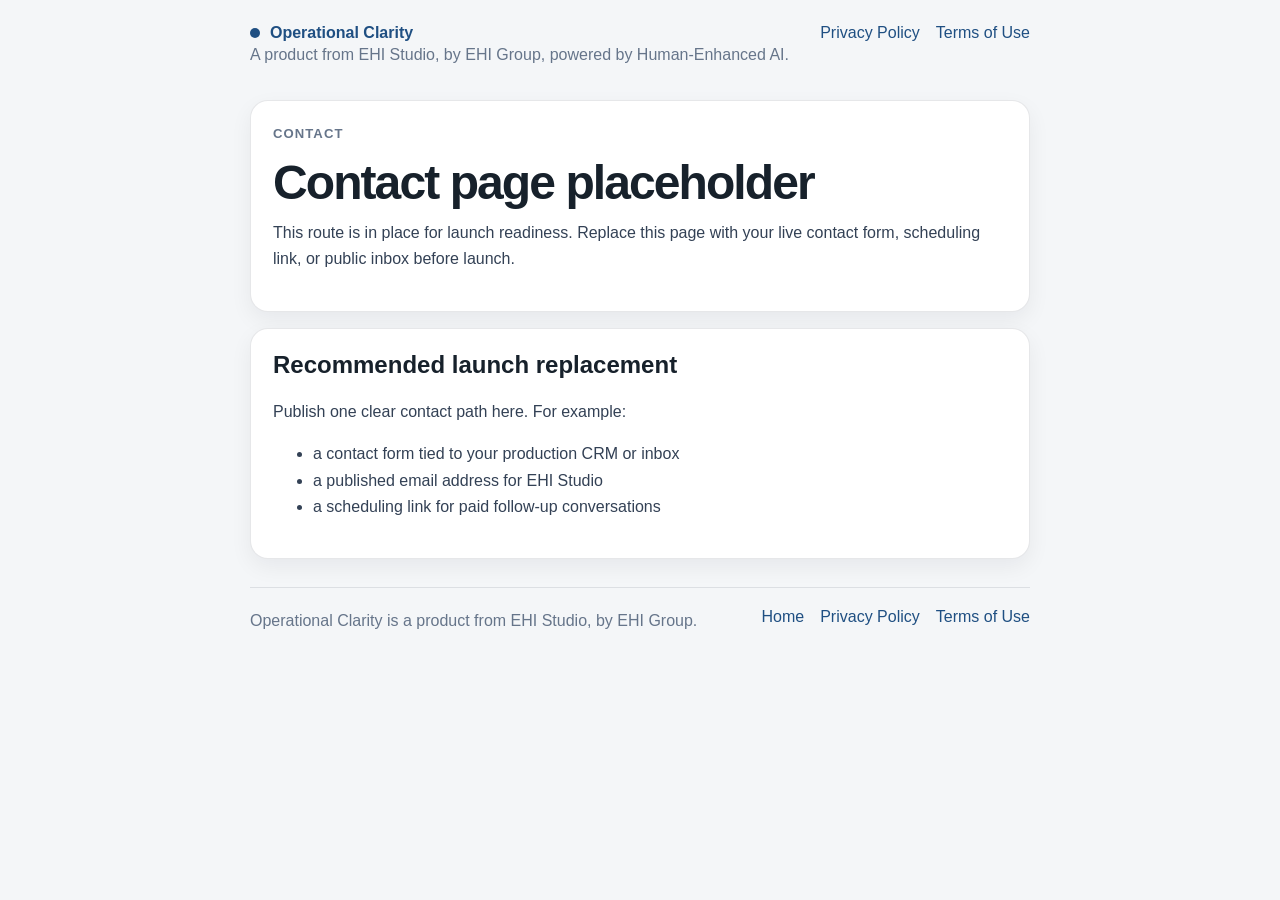
==== contact/index.html @ 56c94e2b "ux: launch polish + legal pages + analytics cleanup" ====
<!DOCTYPE html>
<html lang="en">
<head>
  <meta charset="UTF-8" />
  <meta name="viewport" content="width=device-width, initial-scale=1.0" />
  <title>Contact | Operational Clarity</title>
  <meta name="description" content="Contact page placeholder for Operational Clarity." />
  <style>
:root {
  --bg: #f4f6f8;
  --panel: #ffffff;
  --ink: #17212b;
  --text: #334155;
  --muted: #66758a;
  --line: rgba(15, 23, 42, 0.10);
  --accent: #1f4f82;
  --shadow: 0 8px 22px rgba(15, 23, 42, 0.06);
  --radius: 18px;
  --container: 780px;
  --font: "Inter", "Segoe UI", Roboto, Helvetica, Arial, sans-serif;
}
* { box-sizing: border-box; }
body { margin: 0; min-height: 100vh; background: var(--bg); color: var(--ink); font-family: var(--font); }
a { color: var(--accent); text-decoration: none; }
a:focus-visible { outline: 3px solid rgba(31, 79, 130, 0.22); outline-offset: 2px; }
h1, h2, p, li { margin-top: 0; }
.container { width: min(calc(100% - 2rem), var(--container)); margin: 0 auto; }
.topbar, .footer-row { display: flex; align-items: flex-start; justify-content: space-between; gap: 16px; }
.topbar { padding: 24px 0 16px; }
.footer-row { padding: 20px 0 32px; border-top: 1px solid var(--line); }
.brand { display: inline-flex; align-items: center; gap: 10px; font-weight: 700; }
.brand::before { content: ""; width: 10px; height: 10px; border-radius: 999px; background: var(--accent); }
.brand-meta, .eyebrow, .small-text { color: var(--muted); }
.eyebrow { font-size: 0.82rem; letter-spacing: 0.08em; text-transform: uppercase; font-weight: 700; }
h1 { margin-bottom: 12px; font-size: clamp(2rem, 4vw, 3rem); line-height: 1.04; letter-spacing: -0.04em; }
.hero-copy, p, li { color: var(--text); line-height: 1.65; }
.card { padding: 22px; border: 1px solid var(--line); border-radius: var(--radius); background: var(--panel); box-shadow: var(--shadow); }
.stack { display: grid; gap: 16px; padding-bottom: 28px; }
.footer-links { display: flex; gap: 16px; flex-wrap: wrap; }
@media (max-width: 720px) {
  .topbar, .footer-row { flex-direction: column; }
}
  </style>
</head>
<body>
  <main class="container">
    <header class="topbar">
      <div>
        <a class="brand" href="../index.html">Operational Clarity</a>
        <p class="brand-meta">A product from EHI Studio, by EHI Group, powered by Human-Enhanced AI.</p>
      </div>
      <nav class="footer-links" aria-label="Secondary">
        <a href="../privacy-policy/">Privacy Policy</a>
        <a href="../terms-of-use/">Terms of Use</a>
      </nav>
    </header>

    <section class="stack">
      <div class="card">
        <p class="eyebrow">Contact</p>
        <h1>Contact page placeholder</h1>
        <p class="hero-copy">This route is in place for launch readiness. Replace this page with your live contact form, scheduling link, or public inbox before launch.</p>
      </div>

      <div class="card">
        <h2>Recommended launch replacement</h2>
        <p>Publish one clear contact path here. For example:</p>
        <ul>
          <li>a contact form tied to your production CRM or inbox</li>
          <li>a published email address for EHI Studio</li>
          <li>a scheduling link for paid follow-up conversations</li>
        </ul>
      </div>
    </section>

    <footer class="footer-row">
      <div>
        <p class="small-text">Operational Clarity is a product from EHI Studio, by EHI Group.</p>
      </div>
      <nav class="footer-links" aria-label="Footer">
        <a href="../index.html">Home</a>
        <a href="../privacy-policy/">Privacy Policy</a>
        <a href="../terms-of-use/">Terms of Use</a>
      </nav>
    </footer>
  </main>
</body>
</html>
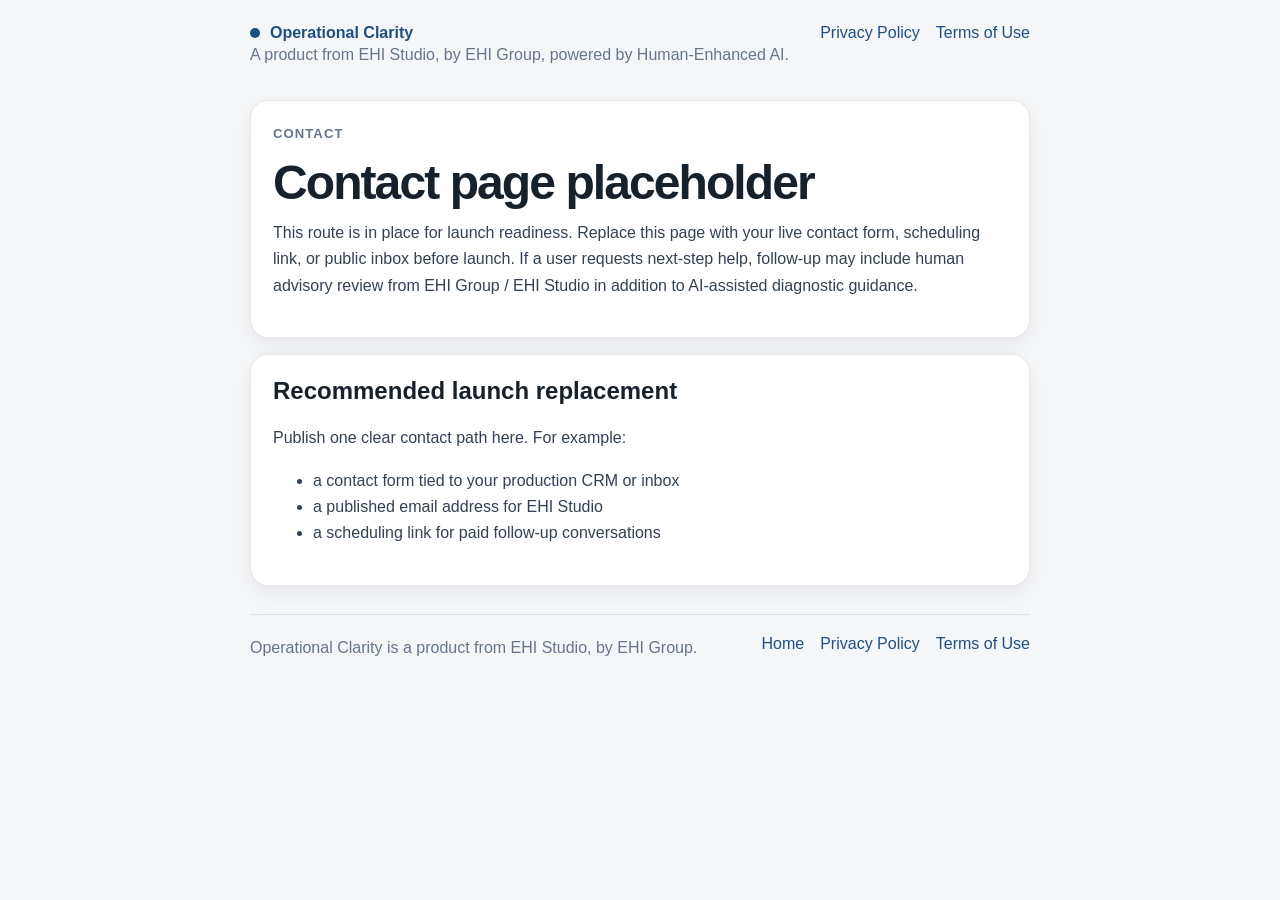
==== commit b8a172ae: "ux: add explicit consent flow and align legal pages" ====
--- a/contact/index.html
+++ b/contact/index.html
@@ -59,7 +59,7 @@
       <div class="card">
         <p class="eyebrow">Contact</p>
         <h1>Contact page placeholder</h1>
-        <p class="hero-copy">This route is in place for launch readiness. Replace this page with your live contact form, scheduling link, or public inbox before launch.</p>
+        <p class="hero-copy">This route is in place for launch readiness. Replace this page with your live contact form, scheduling link, or public inbox before launch. If a user requests next-step help, follow-up may include human advisory review from EHI Group / EHI Studio in addition to AI-assisted diagnostic guidance.</p>
       </div>
 
       <div class="card">
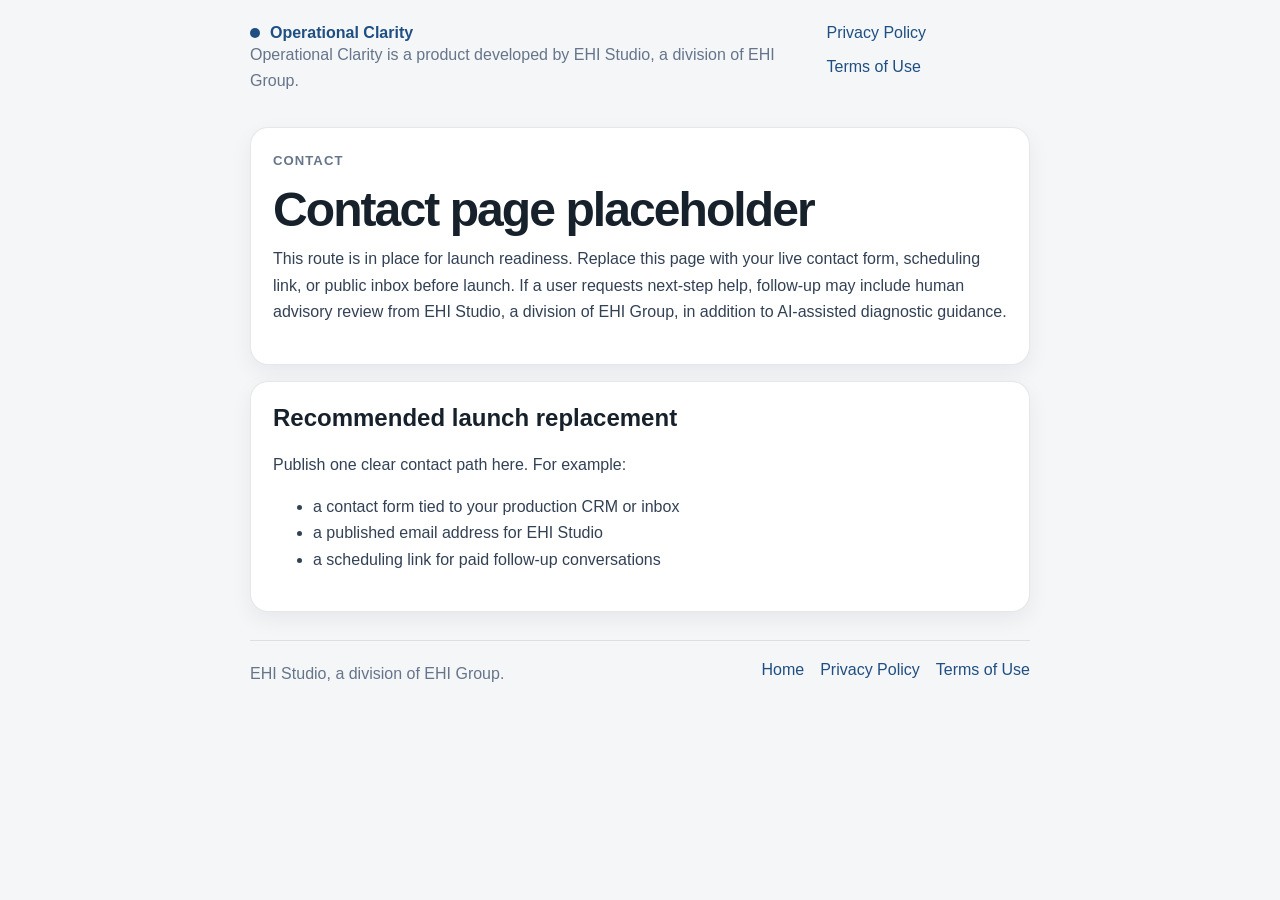
==== commit 2051de26: "copy: simplify brand architecture language" ====
--- a/contact/index.html
+++ b/contact/index.html
@@ -47,7 +47,7 @@
     <header class="topbar">
       <div>
         <a class="brand" href="../index.html">Operational Clarity</a>
-        <p class="brand-meta">A product from EHI Studio, by EHI Group, powered by Human-Enhanced AI.</p>
+        <p class="brand-meta">Operational Clarity is a product developed by EHI Studio, a division of EHI Group.</p>
       </div>
       <nav class="footer-links" aria-label="Secondary">
         <a href="../privacy-policy/">Privacy Policy</a>
@@ -59,7 +59,7 @@
       <div class="card">
         <p class="eyebrow">Contact</p>
         <h1>Contact page placeholder</h1>
-        <p class="hero-copy">This route is in place for launch readiness. Replace this page with your live contact form, scheduling link, or public inbox before launch. If a user requests next-step help, follow-up may include human advisory review from EHI Group / EHI Studio in addition to AI-assisted diagnostic guidance.</p>
+        <p class="hero-copy">This route is in place for launch readiness. Replace this page with your live contact form, scheduling link, or public inbox before launch. If a user requests next-step help, follow-up may include human advisory review from EHI Studio, a division of EHI Group, in addition to AI-assisted diagnostic guidance.</p>
       </div>
 
       <div class="card">
@@ -75,7 +75,7 @@
 
     <footer class="footer-row">
       <div>
-        <p class="small-text">Operational Clarity is a product from EHI Studio, by EHI Group.</p>
+        <p class="small-text">EHI Studio, a division of EHI Group.</p>
       </div>
       <nav class="footer-links" aria-label="Footer">
         <a href="../index.html">Home</a>
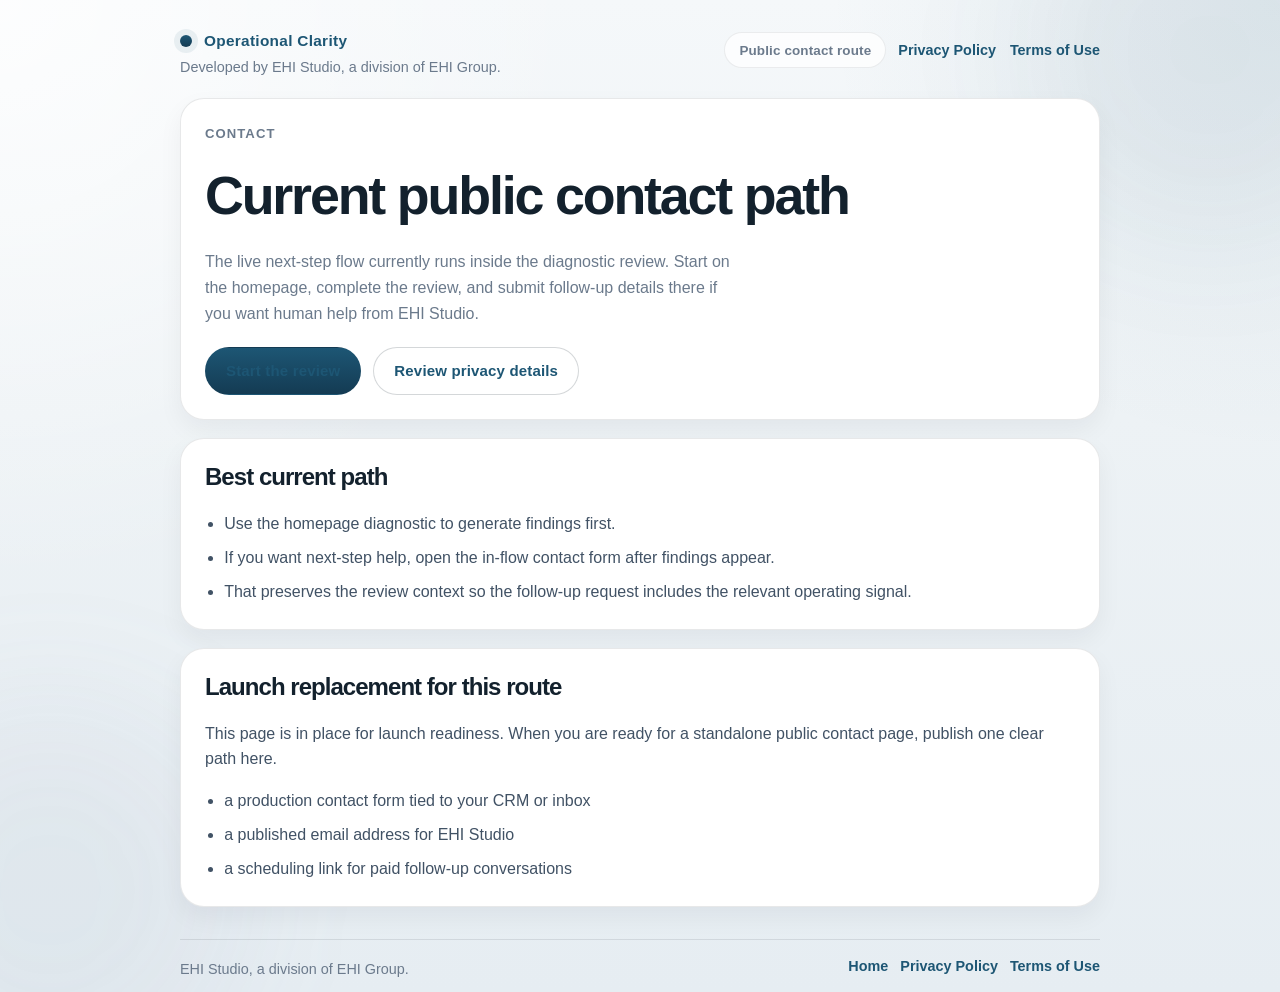
==== commit fe04166e: "Polish supporting Operational Clarity pages" ====
--- a/contact/index.html
+++ b/contact/index.html
@@ -4,69 +4,50 @@
   <meta charset="UTF-8" />
   <meta name="viewport" content="width=device-width, initial-scale=1.0" />
   <title>Contact | Operational Clarity</title>
-  <meta name="description" content="Contact page placeholder for Operational Clarity." />
-  <style>
-:root {
-  --bg: #f4f6f8;
-  --panel: #ffffff;
-  --ink: #17212b;
-  --text: #334155;
-  --muted: #66758a;
-  --line: rgba(15, 23, 42, 0.10);
-  --accent: #1f4f82;
-  --shadow: 0 8px 22px rgba(15, 23, 42, 0.06);
-  --radius: 18px;
-  --container: 780px;
-  --font: "Inter", "Segoe UI", Roboto, Helvetica, Arial, sans-serif;
-}
-* { box-sizing: border-box; }
-body { margin: 0; min-height: 100vh; background: var(--bg); color: var(--ink); font-family: var(--font); }
-a { color: var(--accent); text-decoration: none; }
-a:focus-visible { outline: 3px solid rgba(31, 79, 130, 0.22); outline-offset: 2px; }
-h1, h2, p, li { margin-top: 0; }
-.container { width: min(calc(100% - 2rem), var(--container)); margin: 0 auto; }
-.topbar, .footer-row { display: flex; align-items: flex-start; justify-content: space-between; gap: 16px; }
-.topbar { padding: 24px 0 16px; }
-.footer-row { padding: 20px 0 32px; border-top: 1px solid var(--line); }
-.brand { display: inline-flex; align-items: center; gap: 10px; font-weight: 700; }
-.brand::before { content: ""; width: 10px; height: 10px; border-radius: 999px; background: var(--accent); }
-.brand-meta, .eyebrow, .small-text { color: var(--muted); }
-.eyebrow { font-size: 0.82rem; letter-spacing: 0.08em; text-transform: uppercase; font-weight: 700; }
-h1 { margin-bottom: 12px; font-size: clamp(2rem, 4vw, 3rem); line-height: 1.04; letter-spacing: -0.04em; }
-.hero-copy, p, li { color: var(--text); line-height: 1.65; }
-.card { padding: 22px; border: 1px solid var(--line); border-radius: var(--radius); background: var(--panel); box-shadow: var(--shadow); }
-.stack { display: grid; gap: 16px; padding-bottom: 28px; }
-.footer-links { display: flex; gap: 16px; flex-wrap: wrap; }
-@media (max-width: 720px) {
-  .topbar, .footer-row { flex-direction: column; }
-}
-  </style>
+  <meta name="description" content="Current public contact path for Operational Clarity." />
+  <link rel="stylesheet" href="../site.css" />
 </head>
-<body>
+<body class="subpage-shell">
   <main class="container">
     <header class="topbar">
-      <div>
+      <div class="brand-block">
         <a class="brand" href="../index.html">Operational Clarity</a>
-        <p class="brand-meta">Operational Clarity is a product developed by EHI Studio, a division of EHI Group.</p>
+        <p class="brand-architecture">Developed by EHI Studio, a division of EHI Group.</p>
       </div>
-      <nav class="footer-links" aria-label="Secondary">
-        <a href="../privacy-policy/">Privacy Policy</a>
-        <a href="../terms-of-use/">Terms of Use</a>
-      </nav>
+      <div class="topbar-meta">
+        <span class="topbar-note">Public contact route</span>
+        <nav class="topbar-links" aria-label="Secondary">
+          <a href="../privacy-policy/">Privacy Policy</a>
+          <a href="../terms-of-use/">Terms of Use</a>
+        </nav>
+      </div>
     </header>
 
     <section class="stack">
-      <div class="card">
-        <p class="eyebrow">Contact</p>
-        <h1>Contact page placeholder</h1>
-        <p class="hero-copy">This route is in place for launch readiness. Replace this page with your live contact form, scheduling link, or public inbox before launch. If a user requests next-step help, follow-up may include human advisory review from EHI Studio, a division of EHI Group, in addition to AI-assisted diagnostic guidance.</p>
+      <div class="card subpage-hero">
+        <p class="kicker">Contact</p>
+        <h1>Current public contact path</h1>
+        <p class="hero-copy">The live next-step flow currently runs inside the diagnostic review. Start on the homepage, complete the review, and submit follow-up details there if you want human help from EHI Studio.</p>
+        <div class="hero-actions">
+          <a class="btn btn-primary" href="../index.html">Start the review</a>
+          <a class="btn btn-secondary" href="../privacy-policy/">Review privacy details</a>
+        </div>
       </div>
 
       <div class="card">
-        <h2>Recommended launch replacement</h2>
-        <p>Publish one clear contact path here. For example:</p>
+        <h2>Best current path</h2>
         <ul>
-          <li>a contact form tied to your production CRM or inbox</li>
+          <li>Use the homepage diagnostic to generate findings first.</li>
+          <li>If you want next-step help, open the in-flow contact form after findings appear.</li>
+          <li>That preserves the review context so the follow-up request includes the relevant operating signal.</li>
+        </ul>
+      </div>
+
+      <div class="card">
+        <h2>Launch replacement for this route</h2>
+        <p>This page is in place for launch readiness. When you are ready for a standalone public contact page, publish one clear path here.</p>
+        <ul>
+          <li>a production contact form tied to your CRM or inbox</li>
           <li>a published email address for EHI Studio</li>
           <li>a scheduling link for paid follow-up conversations</li>
         </ul>
--- a/site.css
+++ b/site.css
@@ -0,0 +1,1993 @@
+:root {
+  color-scheme: light;
+  --bg: #edf2f5;
+  --bg-deep: #e6edf2;
+  --surface: rgba(255, 255, 255, 0.92);
+  --surface-strong: #ffffff;
+  --surface-muted: #f6f9fb;
+  --surface-accent: #edf4f8;
+  --ink: #13212d;
+  --text: #415265;
+  --muted: #6b7a8c;
+  --line: rgba(19, 33, 45, 0.1);
+  --line-strong: rgba(19, 33, 45, 0.18);
+  --accent: #1d5674;
+  --accent-strong: #143b53;
+  --accent-soft: rgba(29, 86, 116, 0.08);
+  --success: #2f6b52;
+  --warning: #9c6226;
+  --shadow-sm: 0 10px 24px rgba(12, 23, 34, 0.05);
+  --shadow-lg: 0 24px 60px rgba(12, 23, 34, 0.08);
+  --radius-xl: 24px;
+  --radius-lg: 20px;
+  --radius-md: 16px;
+  --radius-sm: 12px;
+  --container: 1360px;
+  --narrow: 1280px;
+  --font-sans: "Aptos", "Segoe UI Variable", "Segoe UI", sans-serif;
+  --font-display: "Aptos Display", "Aptos", "Segoe UI Variable", "Segoe UI", sans-serif;
+  --font-mono: ui-monospace, "SFMono-Regular", Menlo, Consolas, monospace;
+}
+
+* {
+  box-sizing: border-box;
+}
+
+html {
+  scroll-behavior: smooth;
+}
+
+body,
+input,
+textarea,
+button,
+select {
+  font-family: var(--font-sans);
+}
+
+body {
+  margin: 0;
+  min-height: 100vh;
+  color: var(--ink);
+  background:
+    radial-gradient(circle at top left, rgba(255, 255, 255, 0.78), transparent 36%),
+    radial-gradient(circle at top right, rgba(29, 86, 116, 0.08), transparent 28%),
+    linear-gradient(180deg, #f5f8fa 0%, var(--bg) 42%, var(--bg-deep) 100%);
+  position: relative;
+}
+
+body.is-modal-open {
+  overflow: hidden;
+}
+
+body::before,
+body::after {
+  content: "";
+  position: fixed;
+  inset: auto;
+  width: 380px;
+  height: 380px;
+  border-radius: 999px;
+  pointer-events: none;
+  z-index: 0;
+  filter: blur(72px);
+  opacity: 0.55;
+}
+
+body::before {
+  top: -140px;
+  right: -120px;
+  background: rgba(29, 86, 116, 0.1);
+}
+
+body::after {
+  bottom: -180px;
+  left: -140px;
+  background: rgba(132, 152, 173, 0.14);
+}
+
+main,
+footer {
+  position: relative;
+  z-index: 1;
+}
+
+a {
+  color: inherit;
+  text-decoration: none;
+}
+
+button {
+  cursor: pointer;
+}
+
+h1,
+h2,
+h3,
+p,
+ul,
+ol {
+  margin-top: 0;
+}
+
+p,
+li,
+td,
+th {
+  color: var(--text);
+  line-height: 1.62;
+}
+
+code {
+  font-family: var(--font-mono);
+  font-size: 0.95em;
+}
+
+.container {
+  width: min(calc(100% - 2rem), var(--container));
+  margin: 0 auto;
+}
+
+.narrow {
+  width: min(calc(100% - 2rem), var(--narrow));
+  margin: 0 auto;
+}
+
+.section {
+  padding: 18px 0 48px;
+}
+
+.card {
+  position: relative;
+  overflow: hidden;
+  border: 1px solid var(--line);
+  border-radius: var(--radius-xl);
+  background: var(--surface-strong);
+  box-shadow: var(--shadow-sm);
+}
+
+.card::before {
+  content: "";
+  position: absolute;
+  inset: 0 0 auto;
+  height: 1px;
+  background: linear-gradient(90deg, transparent 0%, rgba(255, 255, 255, 0.72) 50%, transparent 100%);
+}
+
+.btn {
+  display: inline-flex;
+  align-items: center;
+  justify-content: center;
+  min-height: 48px;
+  padding: 0 20px;
+  border-radius: 999px;
+  border: 1px solid transparent;
+  font-size: 0.94rem;
+  font-weight: 800;
+  letter-spacing: 0.01em;
+  transition: background 0.18s ease, border-color 0.18s ease, color 0.18s ease, box-shadow 0.18s ease;
+}
+
+.btn:hover {
+  box-shadow: 0 12px 28px rgba(20, 59, 83, 0.08);
+}
+
+.btn-primary {
+  background: linear-gradient(180deg, var(--accent) 0%, var(--accent-strong) 100%);
+  color: #ffffff;
+}
+
+.btn-secondary {
+  border-color: var(--line-strong);
+  background: rgba(255, 255, 255, 0.76);
+  color: var(--accent-strong);
+}
+
+.btn:disabled {
+  border-color: #c7d2df;
+  background: #c7d2df;
+  color: rgba(255, 255, 255, 0.82);
+  cursor: not-allowed;
+  box-shadow: none;
+}
+
+.text-button {
+  padding: 0;
+  border: 0;
+  background: none;
+  color: var(--accent);
+  font-size: 0.92rem;
+  font-weight: 800;
+}
+
+a:focus-visible,
+button:focus-visible,
+textarea:focus-visible,
+input:focus-visible,
+select:focus-visible,
+.text-button:focus-visible {
+  outline: 3px solid rgba(29, 86, 116, 0.18);
+  outline-offset: 2px;
+}
+
+.topbar {
+  display: flex;
+  align-items: flex-start;
+  justify-content: space-between;
+  gap: 20px;
+  padding: 32px 0 20px;
+}
+
+.brand-block {
+  display: grid;
+  gap: 6px;
+}
+
+.brand {
+  display: inline-flex;
+  align-items: center;
+  gap: 12px;
+  font-size: 0.96rem;
+  font-weight: 800;
+  letter-spacing: 0.02em;
+}
+
+.brand::before {
+  content: "";
+  width: 12px;
+  height: 12px;
+  border-radius: 999px;
+  background: linear-gradient(180deg, var(--accent) 0%, var(--accent-strong) 100%);
+  box-shadow: 0 0 0 6px rgba(29, 86, 116, 0.08);
+}
+
+.brand-architecture,
+.small-text,
+.brand-meta {
+  margin: 0;
+  color: var(--muted);
+  font-size: 0.9rem;
+  line-height: 1.55;
+}
+
+.topbar-meta,
+.footer-links {
+  display: flex;
+  align-items: center;
+  gap: 12px;
+  flex-wrap: wrap;
+}
+
+.topbar-links {
+  display: flex;
+  align-items: center;
+  gap: 14px;
+  flex-wrap: wrap;
+}
+
+.topbar-links a,
+.footer-links a {
+  color: var(--muted);
+  font-size: 0.9rem;
+  font-weight: 700;
+}
+
+.topbar-note,
+.badge,
+.hero-chip,
+.pill {
+  display: inline-flex;
+  align-items: center;
+  justify-content: center;
+  min-height: 36px;
+  padding: 0 14px;
+  border: 1px solid rgba(19, 33, 45, 0.08);
+  border-radius: 999px;
+  background: rgba(255, 255, 255, 0.74);
+  color: var(--muted);
+  font-size: 0.84rem;
+  font-weight: 700;
+  letter-spacing: 0.01em;
+}
+
+.kicker,
+.muted-label,
+.signal-label,
+.filter-label,
+.field label {
+  color: var(--muted);
+  font-size: 0.82rem;
+  font-weight: 800;
+  letter-spacing: 0.08em;
+  text-transform: uppercase;
+}
+
+.kicker {
+  margin-bottom: 12px;
+}
+
+h1,
+h2,
+h3 {
+  color: var(--ink);
+  letter-spacing: -0.04em;
+}
+
+h1 {
+  margin-bottom: 16px;
+  font-family: var(--font-display);
+  font-size: clamp(2.8rem, 5vw, 4.8rem);
+  line-height: 0.96;
+}
+
+.hero-copy,
+.section-copy,
+.header-copy,
+.input-helper,
+.input-warning,
+.consent-helper,
+.panel-copy,
+.filter-summary {
+  margin: 0;
+  color: var(--muted);
+}
+
+.hero-actions,
+.actions {
+  display: flex;
+  align-items: center;
+  gap: 12px;
+  flex-wrap: wrap;
+}
+
+.hero-chips {
+  display: flex;
+  flex-wrap: wrap;
+  gap: 10px;
+}
+
+.notice {
+  margin-top: 14px;
+  padding: 14px 16px;
+  border: 1px solid var(--line);
+  border-radius: var(--radius-md);
+  background: var(--surface-muted);
+  color: var(--muted);
+  font-size: 0.92rem;
+}
+
+.notice.success {
+  border-color: rgba(47, 107, 82, 0.18);
+  background: rgba(47, 107, 82, 0.08);
+  color: var(--success);
+}
+
+.notice.warning {
+  border-color: rgba(156, 98, 38, 0.18);
+  background: rgba(156, 98, 38, 0.09);
+  color: var(--warning);
+}
+
+.footer-row {
+  display: flex;
+  align-items: flex-start;
+  justify-content: space-between;
+  gap: 20px;
+  padding: 18px 0 12px;
+  border-top: 1px solid var(--line);
+}
+
+.footer-meta {
+  display: grid;
+  gap: 6px;
+}
+
+.footer-meta p:first-child {
+  margin: 0;
+  font-weight: 800;
+  color: var(--ink);
+}
+
+.footer-disclaimer {
+  display: flex;
+  justify-content: flex-end;
+  padding: 0 0 32px;
+}
+
+.is-hidden {
+  display: none !important;
+}
+
+.sr-only {
+  position: absolute;
+  width: 1px;
+  height: 1px;
+  padding: 0;
+  margin: -1px;
+  overflow: hidden;
+  clip: rect(0, 0, 0, 0);
+  white-space: nowrap;
+  border: 0;
+}
+
+body.app-shell .hero {
+  padding: 8px 0 24px;
+}
+
+body.app-shell .hero-grid {
+  display: grid;
+  grid-template-columns: minmax(0, 1.15fr) minmax(320px, 0.85fr);
+  gap: 24px;
+  align-items: stretch;
+}
+
+body.app-shell .hero-copy-block {
+  display: grid;
+  align-content: center;
+  gap: 10px;
+  padding: 18px 0 12px;
+}
+
+body.app-shell .hero-copy {
+  max-width: 58ch;
+  font-size: 1.05rem;
+}
+
+body.app-shell .hero-actions {
+  margin-top: 18px;
+}
+
+body.app-shell .hero-chips {
+  margin-top: 8px;
+}
+
+body.app-shell .hero-panel {
+  display: grid;
+  gap: 20px;
+  padding: 24px;
+  background: linear-gradient(180deg, rgba(246, 250, 252, 0.98) 0%, #ffffff 100%);
+}
+
+body.app-shell .hero-panel-head {
+  display: flex;
+  align-items: baseline;
+  justify-content: space-between;
+  gap: 12px;
+}
+
+body.app-shell .hero-step-list {
+  display: grid;
+  gap: 14px;
+}
+
+body.app-shell .hero-step {
+  display: grid;
+  grid-template-columns: 42px 1fr;
+  gap: 14px;
+  align-items: start;
+}
+
+body.app-shell .hero-step-number {
+  display: inline-flex;
+  align-items: center;
+  justify-content: center;
+  width: 42px;
+  height: 42px;
+  border-radius: 14px;
+  background: var(--accent-soft);
+  color: var(--accent-strong);
+  font-size: 0.9rem;
+  font-weight: 800;
+}
+
+body.app-shell .hero-step strong {
+  display: block;
+  margin-bottom: 4px;
+  color: var(--ink);
+  font-size: 0.96rem;
+}
+
+body.app-shell .hero-step p {
+  margin: 0;
+  color: var(--muted);
+  font-size: 0.9rem;
+}
+
+body.app-shell .hero-proof-grid {
+  display: grid;
+  grid-template-columns: repeat(2, minmax(0, 1fr));
+  gap: 12px;
+}
+
+body.app-shell .hero-proof {
+  padding: 14px;
+  border: 1px solid var(--line);
+  border-radius: 18px;
+  background: var(--surface-muted);
+}
+
+body.app-shell .hero-proof strong {
+  display: block;
+  margin-bottom: 6px;
+  color: var(--ink);
+  font-size: 0.9rem;
+}
+
+body.app-shell .hero-proof span {
+  color: var(--muted);
+  font-size: 0.88rem;
+  line-height: 1.5;
+}
+
+body.app-shell .review-shell {
+  display: grid;
+  grid-template-columns: minmax(0, 1.22fr) minmax(320px, 0.78fr);
+  gap: 24px;
+  align-items: start;
+}
+
+body.app-shell .chat-card,
+body.app-shell .dashboard-card,
+body.app-shell .finding-card,
+body.app-shell .contact-card {
+  padding: 24px;
+}
+
+body.app-shell .chat-card {
+  background: linear-gradient(180deg, #ffffff 0%, #fbfcfd 100%);
+}
+
+body.app-shell .dashboard-card {
+  position: sticky;
+  top: 24px;
+  background: linear-gradient(180deg, #f8fbfd 0%, #ffffff 100%);
+}
+
+body.app-shell .chat-header,
+body.app-shell .dashboard-header {
+  display: flex;
+  align-items: flex-start;
+  justify-content: space-between;
+  gap: 16px;
+  margin-bottom: 16px;
+}
+
+body.app-shell .chat-header h2,
+body.app-shell .dashboard-header h2,
+body.app-shell .findings-head h2,
+body.app-shell .contact-card h2 {
+  margin-bottom: 8px;
+  font-family: var(--font-display);
+  font-size: clamp(1.85rem, 2.8vw, 2.6rem);
+  line-height: 1.02;
+}
+
+body.app-shell .header-copy {
+  max-width: 52ch;
+}
+
+body.app-shell .chat-badges {
+  display: flex;
+  flex-wrap: wrap;
+  gap: 8px;
+  justify-content: flex-end;
+}
+
+body.app-shell .badge {
+  color: var(--ink);
+}
+
+body.app-shell .badge[data-stage="discover"] {
+  background: rgba(255, 255, 255, 0.72);
+  color: var(--muted);
+}
+
+body.app-shell .badge[data-stage="analyze"] {
+  border-color: rgba(29, 86, 116, 0.16);
+  background: rgba(29, 86, 116, 0.08);
+  color: var(--accent-strong);
+}
+
+body.app-shell .badge[data-stage="ready"] {
+  border-color: rgba(47, 107, 82, 0.18);
+  background: rgba(47, 107, 82, 0.1);
+  color: var(--success);
+}
+
+body.app-shell .chat-empty-state {
+  margin-bottom: 16px;
+  padding: 18px;
+  border: 1px dashed rgba(29, 86, 116, 0.2);
+  border-radius: var(--radius-lg);
+  background: linear-gradient(180deg, rgba(237, 244, 248, 0.72) 0%, rgba(255, 255, 255, 0.9) 100%);
+}
+
+body.app-shell .empty-state-head {
+  display: grid;
+  gap: 4px;
+}
+
+body.app-shell .empty-state-title {
+  margin: 0;
+  color: var(--ink);
+  font-size: 1rem;
+  font-weight: 800;
+}
+
+body.app-shell .empty-state-copy {
+  margin: 0;
+  color: var(--muted);
+  font-size: 0.92rem;
+}
+
+body.app-shell .empty-state-list {
+  display: grid;
+  grid-template-columns: repeat(3, minmax(0, 1fr));
+  gap: 10px;
+  margin-top: 14px;
+}
+
+body.app-shell .empty-state-item {
+  padding: 12px;
+  border: 1px solid rgba(19, 33, 45, 0.08);
+  border-radius: 16px;
+  background: rgba(255, 255, 255, 0.88);
+}
+
+body.app-shell .empty-state-item strong {
+  display: block;
+  margin-bottom: 6px;
+  color: var(--ink);
+  font-size: 0.9rem;
+}
+
+body.app-shell .empty-state-item span {
+  color: var(--muted);
+  font-size: 0.86rem;
+  line-height: 1.5;
+}
+
+body.app-shell .message-list {
+  display: grid;
+  gap: 12px;
+  min-height: 260px;
+  max-height: 560px;
+  overflow: auto;
+  padding: 4px 4px 8px;
+  margin-bottom: 16px;
+}
+
+body.app-shell .message-list.is-empty {
+  display: none;
+  min-height: 0;
+  margin-bottom: 0;
+  padding-bottom: 0;
+}
+
+body.app-shell .message-list::-webkit-scrollbar {
+  width: 10px;
+}
+
+body.app-shell .message-list::-webkit-scrollbar-thumb {
+  background: rgba(29, 86, 116, 0.15);
+  border-radius: 999px;
+}
+
+body.app-shell .message {
+  max-width: 88%;
+  padding: 16px 18px;
+  border: 1px solid var(--line);
+  border-radius: 18px;
+  background: var(--surface-muted);
+  box-shadow: 0 8px 18px rgba(12, 23, 34, 0.04);
+}
+
+body.app-shell .message.user {
+  margin-left: auto;
+  background: linear-gradient(180deg, #edf4f8 0%, #e7eff6 100%);
+  border-color: rgba(29, 86, 116, 0.12);
+  color: var(--ink);
+}
+
+body.app-shell .message.assistant {
+  width: 100%;
+  max-width: 100%;
+  background: linear-gradient(180deg, #ffffff 0%, #fbfcfd 100%);
+}
+
+body.app-shell .message.assistant .assistant-label {
+  margin: 0 0 6px;
+  color: var(--ink);
+  font-weight: 800;
+}
+
+body.app-shell .message.assistant .assistant-paragraph {
+  margin: 0 0 10px;
+}
+
+body.app-shell .message.assistant .assistant-paragraph:last-child {
+  margin-bottom: 0;
+}
+
+body.app-shell .message.assistant .assistant-list {
+  display: grid;
+  gap: 8px;
+  margin: 0 0 12px;
+  padding: 0;
+  list-style: none;
+}
+
+body.app-shell .message.assistant .assistant-list:last-child {
+  margin-bottom: 0;
+}
+
+body.app-shell .message.assistant .assistant-list li {
+  position: relative;
+  padding-left: 18px;
+}
+
+body.app-shell .message.assistant .assistant-list li::before {
+  content: "";
+  position: absolute;
+  top: 0.72em;
+  left: 0;
+  width: 7px;
+  height: 7px;
+  border-radius: 999px;
+  background: var(--accent);
+}
+
+body.app-shell .typing-row {
+  display: inline-flex;
+  align-items: center;
+  gap: 10px;
+  margin-bottom: 14px;
+  padding: 10px 14px;
+  border: 1px solid var(--line);
+  border-radius: 999px;
+  background: var(--surface-muted);
+  color: var(--muted);
+  font-size: 0.9rem;
+}
+
+body.app-shell .typing-dot {
+  width: 8px;
+  height: 8px;
+  border-radius: 999px;
+  background: var(--accent);
+  animation: typing-pulse 1.1s infinite ease-in-out;
+}
+
+body.app-shell .typing-dot:nth-child(2) {
+  animation-delay: 0.15s;
+}
+
+body.app-shell .typing-dot:nth-child(3) {
+  animation-delay: 0.3s;
+}
+
+@keyframes typing-pulse {
+  0%,
+  100% {
+    opacity: 0.25;
+    transform: translateY(0);
+  }
+  50% {
+    opacity: 1;
+    transform: translateY(-3px);
+  }
+}
+
+body.app-shell .chat-form-head {
+  display: grid;
+  gap: 8px;
+  margin-bottom: 14px;
+}
+
+body.app-shell .input-label {
+  color: var(--ink);
+  font-size: 1rem;
+  font-weight: 800;
+}
+
+body.app-shell .input-helper {
+  font-size: 0.94rem;
+}
+
+body.app-shell .input-warning {
+  font-size: 0.84rem;
+}
+
+body.app-shell .trust-card,
+body.app-shell .trust-compact {
+  display: grid;
+  gap: 12px;
+  border: 1px solid rgba(29, 86, 116, 0.14);
+  border-radius: var(--radius-lg);
+}
+
+body.app-shell .trust-card {
+  padding: 18px;
+  background: linear-gradient(180deg, rgba(247, 250, 252, 0.92) 0%, rgba(255, 255, 255, 0.96) 100%);
+}
+
+body.app-shell .trust-compact {
+  padding: 12px 14px;
+  background: var(--surface-muted);
+}
+
+body.app-shell .trust-compact-row,
+body.app-shell .trust-head {
+  display: flex;
+  align-items: baseline;
+  justify-content: space-between;
+  gap: 12px;
+}
+
+body.app-shell .trust-caption {
+  margin: 0;
+  color: var(--muted);
+  font-size: 0.82rem;
+}
+
+body.app-shell .trust-list {
+  display: grid;
+  gap: 10px;
+}
+
+body.app-shell .trust-item {
+  display: grid;
+  grid-template-columns: 8px 1fr;
+  gap: 12px;
+  align-items: start;
+}
+
+body.app-shell .trust-item::before {
+  content: "";
+  width: 8px;
+  height: 8px;
+  margin-top: 8px;
+  border-radius: 999px;
+  background: linear-gradient(180deg, var(--accent) 0%, var(--accent-strong) 100%);
+}
+
+body.app-shell .trust-item p,
+body.app-shell .trust-meta-list p,
+body.app-shell .trust-compact-details p {
+  margin: 0;
+  color: var(--muted);
+  font-size: 0.88rem;
+}
+
+body.app-shell .trust-meta,
+body.app-shell .trust-compact-details {
+  display: grid;
+  gap: 8px;
+  padding-top: 12px;
+  border-top: 1px solid rgba(19, 33, 45, 0.08);
+}
+
+body.app-shell .consent-row {
+  display: flex;
+  align-items: flex-start;
+  gap: 12px;
+}
+
+body.app-shell .consent-surface {
+  padding: 12px 14px;
+  border: 1px solid rgba(29, 86, 116, 0.12);
+  border-radius: 16px;
+  background: #ffffff;
+}
+
+body.app-shell .consent-row input[type="checkbox"] {
+  flex: 0 0 auto;
+  width: 18px;
+  height: 18px;
+  margin-top: 3px;
+  accent-color: var(--accent);
+}
+
+body.app-shell .consent-copy {
+  display: grid;
+  gap: 6px;
+}
+
+body.app-shell .consent-label {
+  color: var(--ink);
+  font-size: 0.92rem;
+  line-height: 1.55;
+}
+
+body.app-shell .consent-label a,
+body.subpage-shell a,
+body.internal-shell a {
+  color: var(--accent);
+}
+
+body.app-shell .input-shell {
+  border: 1px solid var(--line-strong);
+  border-radius: 20px;
+  background: #ffffff;
+  padding: 16px;
+}
+
+body.app-shell .input-shell:focus-within {
+  border-color: rgba(29, 86, 116, 0.28);
+  box-shadow: 0 0 0 4px rgba(29, 86, 116, 0.08);
+}
+
+body.app-shell .chat-form textarea,
+body.app-shell .field input,
+body.app-shell .field textarea,
+body.internal-shell .filter-select {
+  font: inherit;
+}
+
+body.app-shell .chat-form textarea,
+body.app-shell .field input,
+body.app-shell .field textarea {
+  width: 100%;
+  border: 0;
+  background: transparent;
+  color: var(--ink);
+  padding: 0;
+  resize: vertical;
+}
+
+body.app-shell .chat-form textarea {
+  min-height: 108px;
+  font-size: 0.98rem;
+  line-height: 1.58;
+}
+
+body.app-shell .chat-form textarea::placeholder,
+body.app-shell .field input::placeholder,
+body.app-shell .field textarea::placeholder {
+  color: #7b8794;
+}
+
+body.app-shell .chat-form textarea:focus,
+body.app-shell .field input:focus,
+body.app-shell .field textarea:focus {
+  outline: none;
+}
+
+body.app-shell .input-footer,
+body.app-shell .chat-actions,
+body.app-shell .contact-actions {
+  display: flex;
+  align-items: center;
+  justify-content: space-between;
+  gap: 14px;
+  flex-wrap: wrap;
+}
+
+body.app-shell .input-footer {
+  margin-top: 14px;
+}
+
+body.app-shell .prompt-chips {
+  display: flex;
+  flex-wrap: wrap;
+  gap: 8px;
+  margin-top: 6px;
+}
+
+body.app-shell .prompt-chip {
+  min-height: 36px;
+  padding: 0 14px;
+  border: 1px solid var(--line);
+  border-radius: 999px;
+  background: var(--surface-muted);
+  color: var(--ink);
+  font-size: 0.88rem;
+  font-weight: 600;
+}
+
+body.app-shell .prompt-chip:hover {
+  border-color: rgba(29, 86, 116, 0.18);
+  background: #ffffff;
+}
+
+body.app-shell .dashboard-grid {
+  display: grid;
+  gap: 14px;
+  grid-template-columns: 1fr;
+}
+
+body.app-shell .panel {
+  border: 1px solid var(--line);
+  border-radius: 18px;
+  background: #ffffff;
+  padding: 18px;
+}
+
+body.app-shell .panel-wide {
+  grid-column: span 1;
+  background: linear-gradient(180deg, #eff4f8 0%, #ffffff 100%);
+}
+
+body.app-shell .panel h3 {
+  margin-bottom: 8px;
+  color: var(--ink);
+  font-size: 1rem;
+}
+
+body.app-shell .panel-value {
+  color: var(--ink);
+  font-size: 1.05rem;
+  font-weight: 700;
+  line-height: 1.5;
+}
+
+body.app-shell .meter-head,
+body.app-shell .status-line {
+  display: flex;
+  align-items: center;
+  justify-content: space-between;
+  gap: 12px;
+}
+
+body.app-shell .metric-value {
+  color: var(--ink);
+  font-size: 1rem;
+  font-weight: 800;
+}
+
+body.app-shell .meter-track {
+  width: 100%;
+  height: 12px;
+  margin: 14px 0 12px;
+  overflow: hidden;
+  border: 1px solid rgba(19, 33, 45, 0.08);
+  border-radius: 999px;
+  background: rgba(19, 33, 45, 0.06);
+}
+
+body.app-shell .meter-fill {
+  width: 0%;
+  height: 100%;
+  border-radius: inherit;
+  background: linear-gradient(90deg, var(--accent) 0%, #6f8ea7 100%);
+  transition: width 0.28s ease;
+}
+
+body.app-shell .signal-meta {
+  display: grid;
+  gap: 6px;
+}
+
+body.app-shell .signal-support {
+  margin: 0;
+  color: var(--muted);
+  font-size: 0.86rem;
+}
+
+body.app-shell .status-stack {
+  display: grid;
+  gap: 10px;
+  margin-top: 14px;
+}
+
+body.app-shell .status-line {
+  padding-bottom: 12px;
+  border-bottom: 1px solid var(--line);
+}
+
+body.app-shell .status-line:last-child {
+  padding-bottom: 0;
+  border-bottom: 0;
+}
+
+body.app-shell .internal-panel {
+  background: var(--surface-muted);
+}
+
+body.app-shell .internal-json {
+  margin: 12px 0 0;
+  white-space: pre-wrap;
+  word-break: break-word;
+  color: var(--ink);
+  font-family: var(--font-mono);
+  font-size: 0.82rem;
+  line-height: 1.55;
+}
+
+body.app-shell .findings-head {
+  display: grid;
+  gap: 8px;
+  margin-bottom: 18px;
+}
+
+body.app-shell .findings-grid {
+  display: grid;
+  grid-template-columns: repeat(2, minmax(0, 1fr));
+  gap: 16px;
+}
+
+body.app-shell .finding-card {
+  padding: 24px;
+  background: linear-gradient(180deg, #ffffff 0%, #fbfcfe 100%);
+}
+
+body.app-shell .finding-card.finding-card-primary {
+  grid-column: 1 / -1;
+  background: linear-gradient(180deg, #edf4f8 0%, #f8fbfd 100%);
+  border-color: rgba(29, 86, 116, 0.16);
+  box-shadow: var(--shadow-lg);
+}
+
+body.app-shell .finding-card h3 {
+  margin-bottom: 12px;
+  font-family: var(--font-display);
+  font-size: 1.22rem;
+}
+
+body.app-shell .finding-card ul,
+body.app-shell .finding-card ol {
+  display: grid;
+  gap: 10px;
+  margin: 0;
+  padding: 0;
+  list-style: none;
+}
+
+body.app-shell .finding-card ul li,
+body.app-shell .finding-card ol li {
+  position: relative;
+  color: var(--text);
+}
+
+body.app-shell .finding-card ul li {
+  padding-left: 20px;
+}
+
+body.app-shell .finding-card ul li::before {
+  content: "";
+  position: absolute;
+  top: 0.72em;
+  left: 0;
+  width: 8px;
+  height: 8px;
+  border-radius: 999px;
+  background: var(--accent);
+}
+
+body.app-shell .finding-card ol {
+  counter-reset: finding-step;
+}
+
+body.app-shell .finding-card ol li {
+  padding-left: 38px;
+}
+
+body.app-shell .finding-card ol li::before {
+  counter-increment: finding-step;
+  content: counter(finding-step);
+  position: absolute;
+  left: 0;
+  top: -1px;
+  display: inline-flex;
+  align-items: center;
+  justify-content: center;
+  width: 24px;
+  height: 24px;
+  border-radius: 999px;
+  background: var(--accent-soft);
+  color: var(--accent-strong);
+  font-size: 0.82rem;
+  font-weight: 800;
+}
+
+body.app-shell .finding-note {
+  margin-top: 12px;
+  padding-top: 12px;
+  border-top: 1px solid var(--line);
+  color: var(--muted);
+  font-size: 0.86rem;
+}
+
+body.app-shell .contact-card {
+  background: linear-gradient(180deg, #ffffff 0%, #fbfcfd 100%);
+}
+
+body.app-shell .offer-shell {
+  display: grid;
+  gap: 24px;
+}
+
+body.app-shell .offer-intro {
+  display: grid;
+  gap: 10px;
+  max-width: 64ch;
+}
+
+body.app-shell .offer-grid {
+  display: grid;
+  grid-template-columns: repeat(3, minmax(0, 1fr));
+  gap: 16px;
+}
+
+body.app-shell .offer-card {
+  display: grid;
+  gap: 14px;
+  min-height: 100%;
+  padding: 20px;
+  border: 1px solid var(--line);
+  border-radius: 22px;
+  background: var(--surface-strong);
+}
+
+body.app-shell .offer-card.featured {
+  border-color: rgba(29, 86, 116, 0.18);
+  background: linear-gradient(180deg, #edf4f8 0%, #ffffff 100%);
+}
+
+body.app-shell .offer-top {
+  display: flex;
+  align-items: flex-start;
+  justify-content: space-between;
+  gap: 12px;
+}
+
+body.app-shell .offer-card h3 {
+  margin-bottom: 6px;
+  font-family: var(--font-display);
+  font-size: 1.3rem;
+}
+
+body.app-shell .offer-note {
+  margin: 0;
+  font-size: 0.88rem;
+}
+
+body.app-shell .offer-price {
+  color: var(--accent-strong);
+  font-size: 1.12rem;
+  font-weight: 800;
+  text-align: right;
+}
+
+body.app-shell .offer-list {
+  display: grid;
+  gap: 10px;
+  margin: 0;
+  padding: 0;
+  list-style: none;
+}
+
+body.app-shell .offer-list li {
+  position: relative;
+  padding-left: 18px;
+}
+
+body.app-shell .offer-list li::before {
+  content: "";
+  position: absolute;
+  top: 0.72em;
+  left: 0;
+  width: 7px;
+  height: 7px;
+  border-radius: 999px;
+  background: rgba(29, 86, 116, 0.72);
+}
+
+body.app-shell .offer-select {
+  justify-self: start;
+  margin-top: auto;
+}
+
+body.app-shell .contact-grid {
+  display: grid;
+  grid-template-columns: minmax(0, 0.72fr) minmax(0, 1.28fr);
+  gap: 18px;
+}
+
+body.app-shell .steps-card,
+body.app-shell .contact-shell {
+  padding: 20px;
+  border: 1px solid var(--line);
+  border-radius: 22px;
+}
+
+body.app-shell .steps-card {
+  background: var(--surface-muted);
+}
+
+body.app-shell .steps-list {
+  margin: 0;
+  padding-left: 1.2rem;
+}
+
+body.app-shell .steps-list li + li {
+  margin-top: 8px;
+}
+
+body.app-shell .contact-shell {
+  display: grid;
+  gap: 18px;
+  background: #ffffff;
+}
+
+body.app-shell .contact-shell-head {
+  display: flex;
+  align-items: flex-start;
+  justify-content: space-between;
+  gap: 16px;
+}
+
+body.app-shell .contact-form {
+  display: grid;
+  gap: 14px;
+}
+
+body.app-shell .field-grid {
+  display: grid;
+  grid-template-columns: repeat(2, minmax(0, 1fr));
+  gap: 14px;
+}
+
+body.app-shell .field {
+  display: grid;
+  gap: 8px;
+}
+
+body.app-shell .field.is-full {
+  grid-column: 1 / -1;
+}
+
+body.app-shell .field label {
+  font-size: 0.8rem;
+}
+
+body.app-shell .field input,
+body.app-shell .field textarea {
+  width: 100%;
+  border: 1px solid var(--line-strong);
+  border-radius: 16px;
+  background: #fbfcfd;
+  padding: 14px 16px;
+  color: var(--ink);
+}
+
+body.app-shell .field textarea {
+  min-height: 132px;
+}
+
+body.app-shell .field-helper {
+  margin: 0;
+  color: var(--muted);
+  font-size: 0.84rem;
+}
+
+body.app-shell .consent-block {
+  margin-top: 6px;
+  padding-top: 14px;
+  border-top: 1px solid var(--line);
+}
+
+body.app-shell .modal-overlay {
+  position: fixed;
+  inset: 0;
+  z-index: 20;
+  display: grid;
+  place-items: center;
+  overflow: hidden;
+  padding: 18px;
+}
+
+body.app-shell .modal-scrim {
+  position: absolute;
+  inset: 0;
+  background: rgba(12, 23, 34, 0.48);
+  backdrop-filter: blur(8px);
+}
+
+body.app-shell .modal-card {
+  position: relative;
+  z-index: 1;
+  width: min(760px, calc(100vw - 2rem));
+  display: grid;
+  gap: 10px;
+  max-height: calc(100dvh - 40px);
+  padding: 20px 20px 16px;
+  border: 1px solid rgba(19, 33, 45, 0.12);
+  border-radius: 24px;
+  background: linear-gradient(180deg, #f8fbfd 0%, #ffffff 100%);
+  box-shadow: 0 36px 80px rgba(12, 23, 34, 0.24);
+}
+
+body.app-shell .modal-body {
+  display: grid;
+  align-content: start;
+  gap: 10px;
+}
+
+body.app-shell .modal-card .kicker {
+  margin-bottom: 4px;
+}
+
+body.app-shell .modal-card h2 {
+  margin-bottom: 0;
+  font-family: var(--font-display);
+  font-size: clamp(1.55rem, 2.5vw, 2.25rem);
+  line-height: 1.03;
+}
+
+body.app-shell .modal-grid {
+  display: grid;
+  grid-template-columns: repeat(2, minmax(0, 1fr));
+  gap: 10px;
+}
+
+body.app-shell .modal-panel {
+  display: grid;
+  gap: 6px;
+  padding: 10px 13px;
+  border: 1px solid var(--line);
+  border-radius: 16px;
+  background: rgba(255, 255, 255, 0.86);
+}
+
+body.app-shell .modal-link-row,
+body.app-shell .modal-actions,
+body.app-shell .trust-inline-actions {
+  display: flex;
+  align-items: center;
+  gap: 10px;
+  flex-wrap: wrap;
+}
+
+body.app-shell .modal-actions {
+  justify-content: flex-end;
+  padding-top: 8px;
+  border-top: 1px solid rgba(19, 33, 45, 0.08);
+}
+
+body.app-shell .modal-actions .btn {
+  min-width: 188px;
+  min-height: 44px;
+}
+
+body.app-shell .modal-card .consent-surface {
+  padding: 9px 11px;
+  border-radius: 13px;
+}
+
+body.app-shell .modal-card .consent-row {
+  gap: 10px;
+}
+
+body.app-shell .modal-card .consent-copy {
+  gap: 4px;
+}
+
+body.app-shell .modal-card .consent-label {
+  font-size: 0.88rem;
+  line-height: 1.42;
+}
+
+body.app-shell .modal-card .consent-helper {
+  font-size: 0.78rem;
+}
+
+body.app-shell .modal-card .muted-label {
+  margin: 0;
+  font-size: 0.74rem;
+}
+
+body.app-shell .modal-card .trust-list {
+  gap: 8px;
+}
+
+body.app-shell .modal-card .trust-item {
+  grid-template-columns: 7px 1fr;
+  gap: 9px;
+}
+
+body.app-shell .modal-card .trust-item::before {
+  width: 7px;
+  height: 7px;
+  margin-top: 6px;
+}
+
+body.app-shell .modal-card .section-copy,
+body.app-shell .modal-card .trust-item p,
+body.app-shell .modal-card .modal-link-row a {
+  font-size: 0.83rem;
+  line-height: 1.36;
+}
+
+body.app-shell .modal-card .modal-link-row {
+  gap: 8px;
+  margin-top: -1px;
+}
+
+body.app-shell .hero {
+  padding: 6px 0 16px;
+}
+
+body.app-shell .hero-shell {
+  display: grid;
+  grid-template-columns: minmax(0, 1.12fr) minmax(320px, 0.88fr);
+  gap: 18px;
+  padding: 24px 26px;
+  background: linear-gradient(180deg, rgba(246, 250, 252, 0.96) 0%, rgba(255, 255, 255, 0.96) 100%);
+}
+
+body.app-shell .hero-copy-block {
+  gap: 12px;
+  padding: 0;
+}
+
+body.app-shell .hero-copy-block h1 {
+  max-width: 10ch;
+  font-size: clamp(2.5rem, 4vw, 3.9rem);
+}
+
+body.app-shell .hero-copy {
+  max-width: 52ch;
+}
+
+body.app-shell .hero-rail {
+  display: grid;
+  gap: 12px;
+  align-content: stretch;
+}
+
+body.app-shell .hero-rail-card {
+  display: grid;
+  gap: 6px;
+  padding: 16px 18px;
+  border: 1px solid var(--line);
+  border-radius: 20px;
+  background: rgba(255, 255, 255, 0.88);
+}
+
+body.app-shell .hero-rail-value {
+  color: var(--ink);
+  font-size: 1rem;
+  font-weight: 800;
+  letter-spacing: -0.02em;
+}
+
+body.app-shell .hero-rail-label {
+  color: var(--muted);
+  font-size: 0.88rem;
+  line-height: 1.5;
+}
+
+body.app-shell .workspace {
+  padding: 0 0 28px;
+}
+
+body.app-shell .workspace-shell {
+  display: grid;
+  grid-template-columns: minmax(0, 1fr) 390px;
+  gap: 22px;
+  align-items: start;
+}
+
+body.app-shell .workspace-main {
+  display: grid;
+  gap: 18px;
+  min-width: 0;
+}
+
+body.app-shell .workspace-side {
+  min-width: 0;
+}
+
+body.app-shell .workspace-block {
+  min-width: 0;
+}
+
+body.app-shell .findings-stage,
+body.app-shell .contact-card {
+  padding: 24px;
+}
+
+body.app-shell .trust-inline-copy {
+  display: grid;
+  gap: 4px;
+}
+
+body.app-shell .trust-compact-copy {
+  margin: 0;
+  color: var(--ink);
+  font-size: 0.88rem;
+  font-weight: 700;
+  line-height: 1.45;
+}
+
+body.app-shell .trust-inline-actions {
+  justify-content: flex-end;
+}
+
+body.app-shell .review-shell,
+body.app-shell .hero-grid {
+  display: contents;
+}
+
+body.subpage-shell .container {
+  width: min(calc(100% - 2rem), 920px);
+}
+
+body.subpage-shell .stack {
+  display: grid;
+  gap: 18px;
+  padding-bottom: 32px;
+}
+
+body.subpage-shell .card {
+  padding: 24px;
+}
+
+body.subpage-shell .subpage-hero {
+  display: grid;
+  gap: 12px;
+}
+
+body.subpage-shell h1 {
+  font-size: clamp(2.3rem, 4.2vw, 3.6rem);
+  line-height: 0.98;
+}
+
+body.subpage-shell .hero-copy {
+  max-width: 60ch;
+}
+
+body.subpage-shell .hero-actions {
+  margin-top: 8px;
+}
+
+body.subpage-shell ul {
+  margin: 0;
+  padding-left: 1.2rem;
+}
+
+body.subpage-shell li + li {
+  margin-top: 8px;
+}
+
+body.internal-shell .container {
+  width: min(calc(100% - 2rem), 1200px);
+}
+
+body.internal-shell .hero {
+  display: grid;
+  gap: 18px;
+  padding: 24px;
+  border: 1px solid var(--line);
+  border-radius: var(--radius-xl);
+  background: linear-gradient(180deg, rgba(246, 250, 252, 0.96) 0%, #ffffff 100%);
+  box-shadow: var(--shadow-sm);
+}
+
+body.internal-shell .hero-copy {
+  max-width: 64ch;
+}
+
+body.internal-shell .filter-card {
+  display: grid;
+  gap: 14px;
+  padding: 18px;
+  border: 1px solid var(--line);
+  border-radius: 20px;
+  background: rgba(255, 255, 255, 0.82);
+}
+
+body.internal-shell .filter-grid {
+  display: grid;
+  grid-template-columns: repeat(4, minmax(0, 1fr));
+  gap: 14px;
+}
+
+body.internal-shell .filter-field {
+  display: grid;
+  gap: 8px;
+}
+
+body.internal-shell .filter-select {
+  min-height: 46px;
+  border: 1px solid var(--line-strong);
+  border-radius: 14px;
+  background: #ffffff;
+  color: var(--ink);
+  padding: 0 14px;
+}
+
+body.internal-shell .shell {
+  display: grid;
+  gap: 16px;
+  padding: 20px 0 28px;
+}
+
+body.internal-shell .grid {
+  display: grid;
+  grid-template-columns: repeat(12, minmax(0, 1fr));
+  gap: 16px;
+}
+
+body.internal-shell .span-12 {
+  grid-column: span 12;
+}
+
+body.internal-shell .span-8 {
+  grid-column: span 8;
+}
+
+body.internal-shell .span-6 {
+  grid-column: span 6;
+}
+
+body.internal-shell .span-4 {
+  grid-column: span 4;
+}
+
+body.internal-shell .metric-grid {
+  display: grid;
+  grid-template-columns: repeat(3, minmax(0, 1fr));
+  gap: 14px;
+}
+
+body.internal-shell .metric-card,
+body.internal-shell .card {
+  padding: 20px;
+}
+
+body.internal-shell .metric-card {
+  border: 1px solid var(--line);
+  border-radius: var(--radius-lg);
+  background: var(--surface-muted);
+}
+
+body.internal-shell .metric-label {
+  color: var(--muted);
+  font-size: 0.84rem;
+}
+
+body.internal-shell .metric-value {
+  margin-top: 8px;
+  color: var(--ink);
+  font-size: clamp(1.8rem, 2vw, 2.3rem);
+  font-weight: 800;
+  letter-spacing: -0.04em;
+}
+
+body.internal-shell .trend-bars {
+  display: grid;
+  grid-template-columns: repeat(auto-fit, minmax(12px, 1fr));
+  align-items: end;
+  gap: 6px;
+  min-height: 140px;
+  margin-top: 8px;
+}
+
+body.internal-shell .trend-bar {
+  min-height: 8px;
+  border-radius: 999px 999px 6px 6px;
+  background: linear-gradient(180deg, var(--accent) 0%, var(--accent-strong) 100%);
+}
+
+body.internal-shell .trend-bar.is-zero {
+  background: #dbe4ee;
+}
+
+body.internal-shell .trend-range {
+  display: flex;
+  align-items: center;
+  justify-content: space-between;
+  gap: 12px;
+  margin-top: 12px;
+  color: var(--muted);
+  font-size: 0.84rem;
+}
+
+body.internal-shell .table-wrap {
+  overflow-x: auto;
+}
+
+body.internal-shell table {
+  width: 100%;
+  border-collapse: collapse;
+}
+
+body.internal-shell th,
+body.internal-shell td {
+  padding: 12px 0;
+  text-align: left;
+  border-bottom: 1px solid var(--line);
+  vertical-align: top;
+}
+
+body.internal-shell th {
+  color: var(--muted);
+  font-size: 0.8rem;
+  font-weight: 800;
+  text-transform: uppercase;
+  letter-spacing: 0.08em;
+}
+
+body.internal-shell td:last-child,
+body.internal-shell th:last-child {
+  text-align: right;
+}
+
+body.internal-shell .list {
+  display: grid;
+  gap: 10px;
+}
+
+body.internal-shell .list-row {
+  display: flex;
+  align-items: baseline;
+  justify-content: space-between;
+  gap: 12px;
+  padding-bottom: 10px;
+  border-bottom: 1px solid var(--line);
+}
+
+body.internal-shell .slug {
+  color: var(--ink);
+  font-family: var(--font-mono);
+  font-size: 0.92rem;
+  word-break: break-word;
+}
+
+body.internal-shell .value {
+  color: var(--ink);
+  font-weight: 800;
+  white-space: nowrap;
+}
+
+body.internal-shell .table-note,
+body.internal-shell .footer-note {
+  color: var(--muted);
+  font-size: 0.88rem;
+}
+
+body.internal-shell .footer-note {
+  padding: 6px 0 32px;
+}
+
+body.internal-shell .empty-row td,
+body.internal-shell .muted {
+  color: var(--muted);
+}
+
+@media (max-width: 1080px) {
+  body.app-shell .hero-shell {
+    grid-template-columns: minmax(0, 1fr);
+  }
+
+  body.app-shell .workspace-shell,
+  body.app-shell .hero-grid,
+  body.app-shell .review-shell,
+  body.app-shell .contact-grid,
+  body.app-shell .modal-grid {
+    grid-template-columns: 1fr;
+  }
+
+  body.app-shell .hero-rail {
+    grid-template-columns: repeat(3, minmax(0, 1fr));
+  }
+
+  body.app-shell .dashboard-card {
+    position: static;
+  }
+}
+
+@media (max-width: 980px) {
+  body.app-shell .offer-grid,
+  body.app-shell .findings-grid,
+  body.internal-shell .filter-grid,
+  body.internal-shell .metric-grid {
+    grid-template-columns: 1fr;
+  }
+
+  body.app-shell .dashboard-grid {
+    grid-template-columns: repeat(2, minmax(0, 1fr));
+  }
+
+  body.app-shell .panel-wide {
+    grid-column: 1 / -1;
+  }
+
+  body.app-shell .empty-state-list,
+  body.app-shell .hero-proof-grid,
+  body.app-shell .hero-rail {
+    grid-template-columns: 1fr;
+  }
+
+  body.internal-shell .span-8,
+  body.internal-shell .span-6,
+  body.internal-shell .span-4 {
+    grid-column: span 12;
+  }
+}
+
+@media (max-width: 720px) {
+  .topbar,
+  .topbar-meta,
+  .footer-row,
+  .chat-header,
+  .dashboard-header,
+  body.app-shell .contact-shell-head,
+  body.internal-shell .actions,
+  body.internal-shell .trend-range {
+    flex-direction: column;
+    align-items: flex-start;
+  }
+
+  h1 {
+    font-size: clamp(2.35rem, 10vw, 3.4rem);
+  }
+
+  body.app-shell .message,
+  body.app-shell .field-grid,
+  body.app-shell .dashboard-grid,
+  body.app-shell .findings-grid {
+    max-width: 100%;
+    grid-template-columns: 1fr;
+  }
+
+  body.app-shell .hero-shell,
+  body.app-shell .chat-card,
+  body.app-shell .dashboard-card,
+  body.app-shell .findings-stage,
+  body.app-shell .contact-card,
+  body.app-shell .modal-card {
+    padding: 20px;
+  }
+
+  body.app-shell .modal-overlay {
+    padding: 12px;
+  }
+
+  body.app-shell .modal-card {
+    width: min(100%, 560px);
+    max-height: calc(100dvh - 28px);
+    gap: 10px;
+    padding: 16px 16px 14px;
+  }
+
+  body.app-shell .trust-compact-row,
+  body.app-shell .modal-actions {
+    flex-direction: column;
+    align-items: stretch;
+  }
+
+  body.app-shell .trust-inline-actions,
+  body.app-shell .modal-link-row {
+    justify-content: flex-start;
+  }
+
+  body.app-shell .hero-actions .btn,
+  body.app-shell .contact-shell-head .btn,
+  body.app-shell .contact-actions .btn,
+  body.app-shell .modal-actions .btn {
+    width: 100%;
+    min-width: 0;
+  }
+
+  body.app-shell .offer-top {
+    flex-direction: column;
+    align-items: flex-start;
+  }
+
+  body.app-shell .offer-price {
+    text-align: left;
+  }
+
+  body.app-shell .input-footer,
+  body.app-shell .chat-actions,
+  body.app-shell .contact-actions {
+    align-items: stretch;
+  }
+
+  body.app-shell .chat-badges {
+    justify-content: flex-start;
+  }
+}
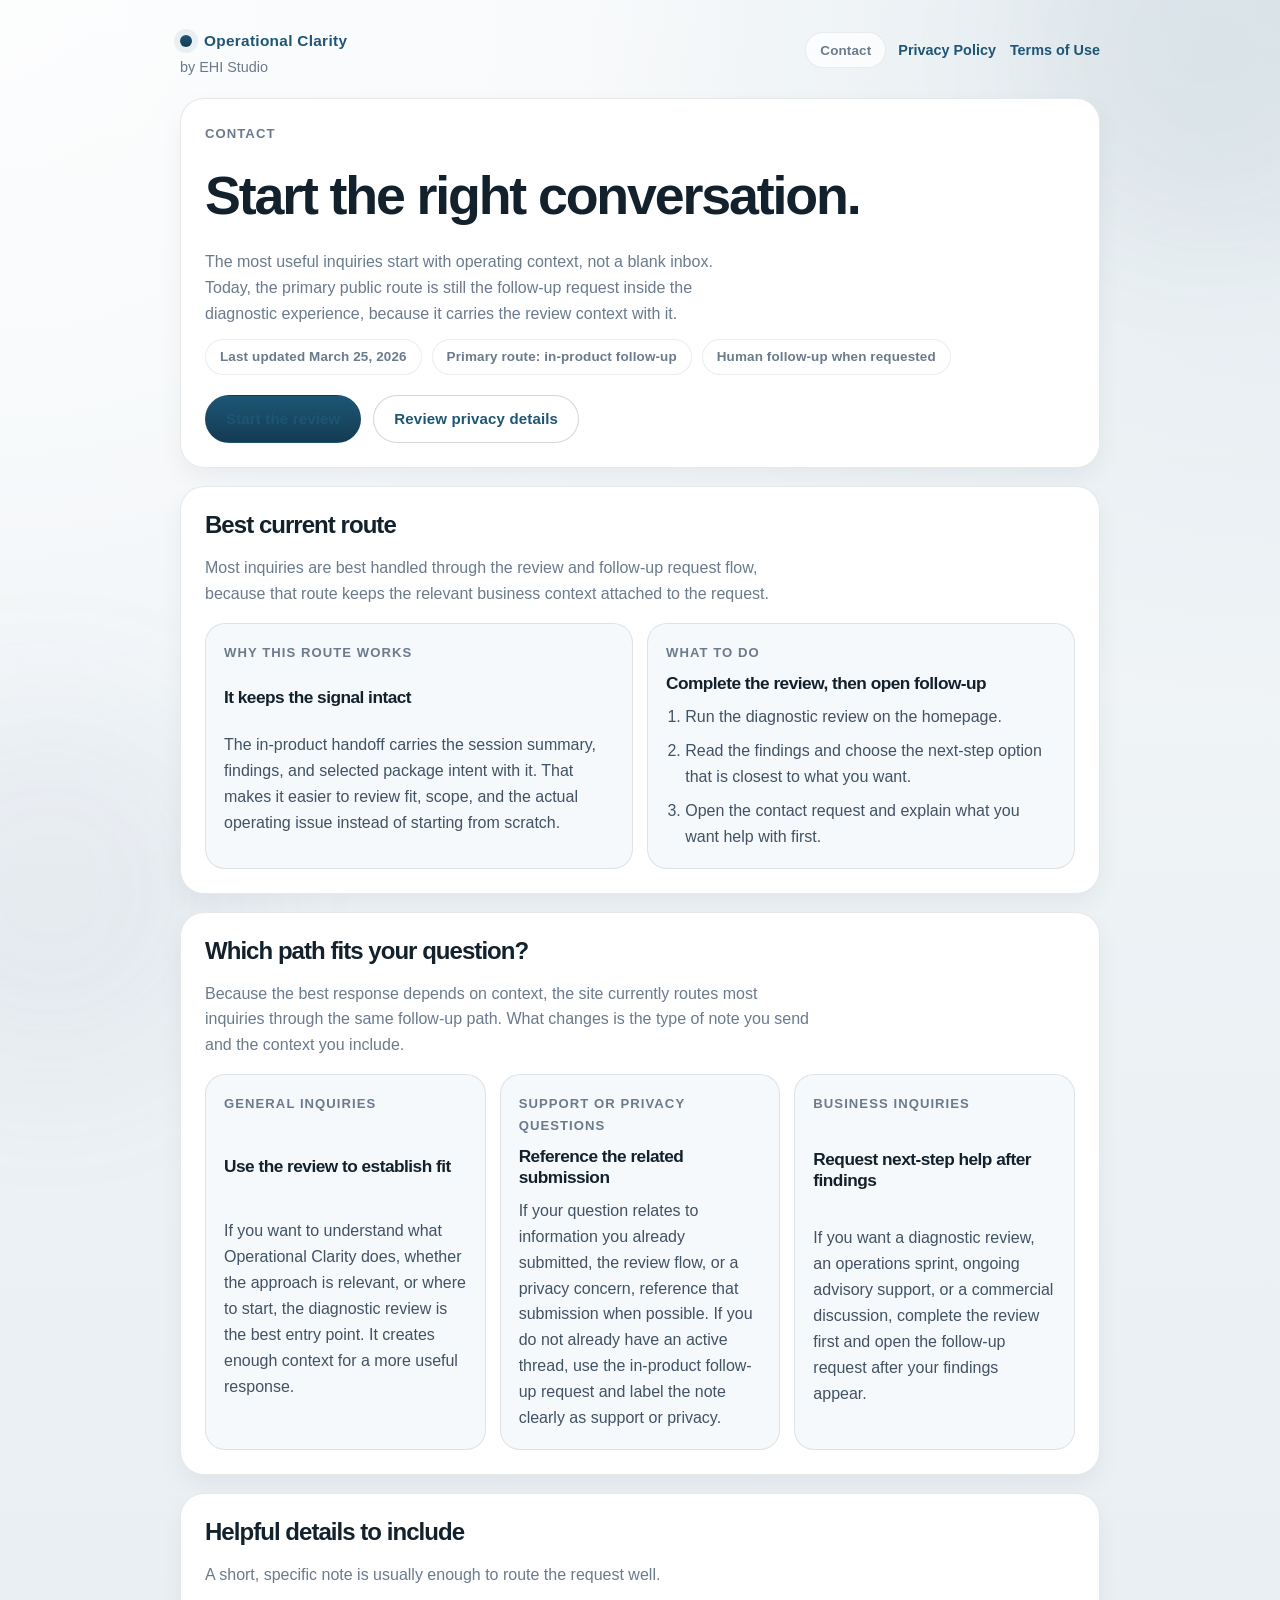
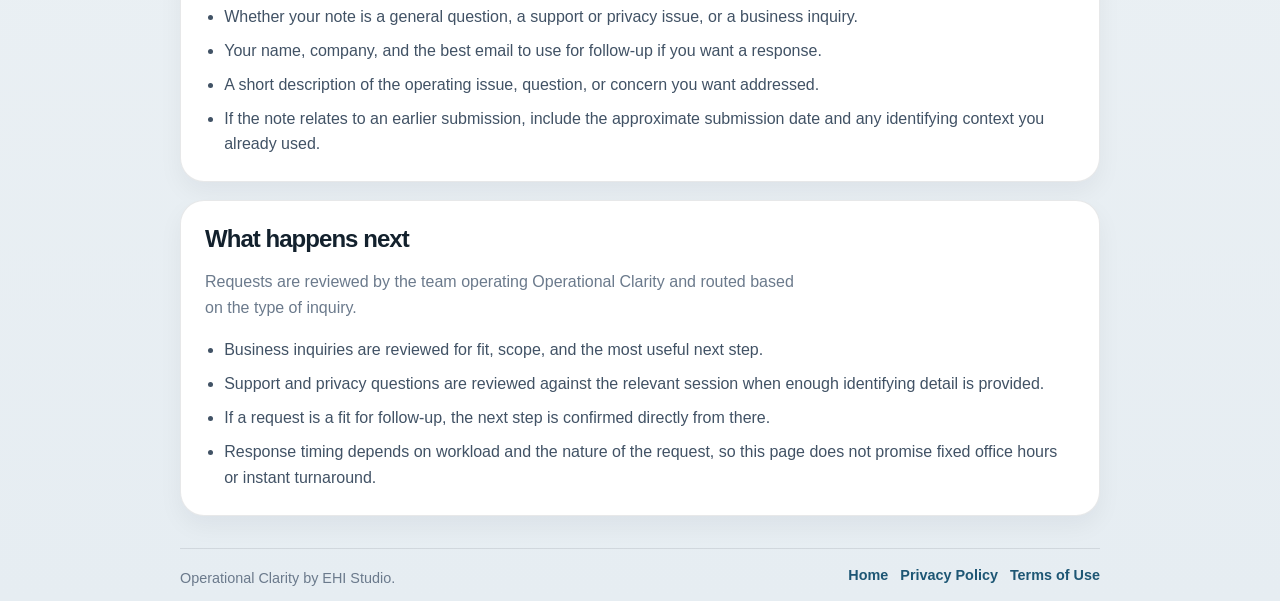
==== commit fc827a8e: "Polish privacy, terms, and contact pages" ====
--- a/contact/index.html
+++ b/contact/index.html
@@ -4,7 +4,7 @@
   <meta charset="UTF-8" />
   <meta name="viewport" content="width=device-width, initial-scale=1.0" />
   <title>Contact | Operational Clarity</title>
-  <meta name="description" content="Current public contact path for Operational Clarity." />
+  <meta name="description" content="How to contact Operational Clarity and when to use the in-product follow-up route." />
   <link rel="stylesheet" href="../site.css" />
 </head>
 <body class="subpage-shell">
@@ -12,10 +12,10 @@
     <header class="topbar">
       <div class="brand-block">
         <a class="brand" href="../index.html">Operational Clarity</a>
-        <p class="brand-architecture">Developed by EHI Studio, a division of EHI Group.</p>
+        <p class="brand-architecture">by EHI Studio</p>
       </div>
       <div class="topbar-meta">
-        <span class="topbar-note">Public contact route</span>
+        <span class="topbar-note">Contact</span>
         <nav class="topbar-links" aria-label="Secondary">
           <a href="../privacy-policy/">Privacy Policy</a>
           <a href="../terms-of-use/">Terms of Use</a>
@@ -26,8 +26,13 @@
     <section class="stack">
       <div class="card subpage-hero">
         <p class="kicker">Contact</p>
-        <h1>Current public contact path</h1>
-        <p class="hero-copy">The live next-step flow currently runs inside the diagnostic review. Start on the homepage, complete the review, and submit follow-up details there if you want human help from EHI Studio.</p>
+        <h1>Start the right conversation.</h1>
+        <p class="hero-copy">The most useful inquiries start with operating context, not a blank inbox. Today, the primary public route is still the follow-up request inside the diagnostic experience, because it carries the review context with it.</p>
+        <div class="hero-chips" aria-label="Contact summary">
+          <span class="pill">Last updated March 25, 2026</span>
+          <span class="pill">Primary route: in-product follow-up</span>
+          <span class="pill">Human follow-up when requested</span>
+        </div>
         <div class="hero-actions">
           <a class="btn btn-primary" href="../index.html">Start the review</a>
           <a class="btn btn-secondary" href="../privacy-policy/">Review privacy details</a>
@@ -35,28 +40,77 @@
       </div>
 
       <div class="card">
-        <h2>Best current path</h2>
+        <h2>Best current route</h2>
+        <p class="card-intro">Most inquiries are best handled through the review and follow-up request flow, because that route keeps the relevant business context attached to the request.</p>
+        <div class="subpage-grid">
+          <article class="info-block">
+            <p class="muted-label">Why this route works</p>
+            <h3>It keeps the signal intact</h3>
+            <p>The in-product handoff carries the session summary, findings, and selected package intent with it. That makes it easier to review fit, scope, and the actual operating issue instead of starting from scratch.</p>
+          </article>
+
+          <article class="info-block">
+            <p class="muted-label">What to do</p>
+            <h3>Complete the review, then open follow-up</h3>
+            <ol>
+              <li>Run the diagnostic review on the homepage.</li>
+              <li>Read the findings and choose the next-step option that is closest to what you want.</li>
+              <li>Open the contact request and explain what you want help with first.</li>
+            </ol>
+          </article>
+        </div>
+      </div>
+
+      <div class="card">
+        <h2>Which path fits your question?</h2>
+        <p class="card-intro">Because the best response depends on context, the site currently routes most inquiries through the same follow-up path. What changes is the type of note you send and the context you include.</p>
+        <div class="subpage-grid columns-3">
+          <article class="info-block">
+            <p class="muted-label">General inquiries</p>
+            <h3>Use the review to establish fit</h3>
+            <p>If you want to understand what Operational Clarity does, whether the approach is relevant, or where to start, the diagnostic review is the best entry point. It creates enough context for a more useful response.</p>
+          </article>
+
+          <article class="info-block">
+            <p class="muted-label">Support or privacy questions</p>
+            <h3>Reference the related submission</h3>
+            <p>If your question relates to information you already submitted, the review flow, or a privacy concern, reference that submission when possible. If you do not already have an active thread, use the in-product follow-up request and label the note clearly as support or privacy.</p>
+          </article>
+
+          <article class="info-block">
+            <p class="muted-label">Business inquiries</p>
+            <h3>Request next-step help after findings</h3>
+            <p>If you want a diagnostic review, an operations sprint, ongoing advisory support, or a commercial discussion, complete the review first and open the follow-up request after your findings appear.</p>
+          </article>
+        </div>
+      </div>
+
+      <div class="card">
+        <h2>Helpful details to include</h2>
+        <p class="card-intro">A short, specific note is usually enough to route the request well.</p>
         <ul>
-          <li>Use the homepage diagnostic to generate findings first.</li>
-          <li>If you want next-step help, open the in-flow contact form after findings appear.</li>
-          <li>That preserves the review context so the follow-up request includes the relevant operating signal.</li>
+          <li>Whether your note is a general question, a support or privacy issue, or a business inquiry.</li>
+          <li>Your name, company, and the best email to use for follow-up if you want a response.</li>
+          <li>A short description of the operating issue, question, or concern you want addressed.</li>
+          <li>If the note relates to an earlier submission, include the approximate submission date and any identifying context you already used.</li>
         </ul>
       </div>
 
       <div class="card">
-        <h2>Launch replacement for this route</h2>
-        <p>This page is in place for launch readiness. When you are ready for a standalone public contact page, publish one clear path here.</p>
+        <h2>What happens next</h2>
+        <p class="card-intro">Requests are reviewed by the team operating Operational Clarity and routed based on the type of inquiry.</p>
         <ul>
-          <li>a production contact form tied to your CRM or inbox</li>
-          <li>a published email address for EHI Studio</li>
-          <li>a scheduling link for paid follow-up conversations</li>
+          <li>Business inquiries are reviewed for fit, scope, and the most useful next step.</li>
+          <li>Support and privacy questions are reviewed against the relevant session when enough identifying detail is provided.</li>
+          <li>If a request is a fit for follow-up, the next step is confirmed directly from there.</li>
+          <li>Response timing depends on workload and the nature of the request, so this page does not promise fixed office hours or instant turnaround.</li>
         </ul>
       </div>
     </section>
 
     <footer class="footer-row">
       <div>
-        <p class="small-text">EHI Studio, a division of EHI Group.</p>
+        <p class="small-text">Operational Clarity by EHI Studio.</p>
       </div>
       <nav class="footer-links" aria-label="Footer">
         <a href="../index.html">Home</a>
--- a/site.css
+++ b/site.css
@@ -801,7 +801,7 @@
 body.app-shell .trust-card,
 body.app-shell .trust-compact {
   display: grid;
-  gap: 12px;
+  gap: 8px;
   border: 1px solid rgba(29, 86, 116, 0.14);
   border-radius: var(--radius-lg);
 }
@@ -812,14 +812,14 @@
 }
 
 body.app-shell .trust-compact {
-  padding: 12px 14px;
-  background: var(--surface-muted);
+  padding: 10px 12px;
+  background: rgba(244, 248, 251, 0.92);
 }
 
 body.app-shell .trust-compact-row,
 body.app-shell .trust-head {
   display: flex;
-  align-items: baseline;
+  align-items: center;
   justify-content: space-between;
   gap: 12px;
 }
@@ -863,7 +863,7 @@
 body.app-shell .trust-compact-details {
   display: grid;
   gap: 8px;
-  padding-top: 12px;
+  padding-top: 10px;
   border-top: 1px solid rgba(19, 33, 45, 0.08);
 }
 
@@ -1581,6 +1581,7 @@
 
 body.app-shell .workspace-block {
   min-width: 0;
+  scroll-margin-top: 110px;
 }
 
 body.app-shell .findings-stage,
@@ -1621,6 +1622,8 @@
 }
 
 body.subpage-shell .card {
+  display: grid;
+  gap: 16px;
   padding: 24px;
 }
 
@@ -1638,17 +1641,68 @@
   max-width: 60ch;
 }
 
+body.subpage-shell .card-intro,
+body.subpage-shell .subpage-note {
+  margin: 0;
+  max-width: 68ch;
+  color: var(--muted);
+}
+
+body.subpage-shell .subpage-grid {
+  display: grid;
+  grid-template-columns: repeat(2, minmax(0, 1fr));
+  gap: 14px;
+}
+
+body.subpage-shell .subpage-grid.columns-3 {
+  grid-template-columns: repeat(3, minmax(0, 1fr));
+}
+
+body.subpage-shell .info-block {
+  display: grid;
+  gap: 10px;
+  padding: 18px;
+  border: 1px solid var(--line);
+  border-radius: 20px;
+  background: var(--surface-muted);
+}
+
+body.subpage-shell .info-block h3 {
+  margin: 0;
+  font-size: 1.08rem;
+  letter-spacing: -0.03em;
+}
+
+body.subpage-shell .info-block p,
+body.subpage-shell .info-block ul,
+body.subpage-shell .info-block ol,
+body.subpage-shell .card > h2 {
+  margin-top: 0;
+  margin-bottom: 0;
+}
+
 body.subpage-shell .hero-actions {
   margin-top: 8px;
 }
 
+body.subpage-shell ol,
 body.subpage-shell ul {
   margin: 0;
   padding-left: 1.2rem;
 }
 
+body.subpage-shell .notice {
+  margin-top: 0;
+}
+
 body.subpage-shell li + li {
   margin-top: 8px;
+}
+
+@media (max-width: 900px) {
+  body.subpage-shell .subpage-grid.columns-3 {
+    grid-template-columns: repeat(2, minmax(0, 1fr));
+  }
 }
 
 body.internal-shell .container {
@@ -1942,6 +1996,11 @@
     padding: 20px;
   }
 
+  body.subpage-shell .subpage-grid,
+  body.subpage-shell .subpage-grid.columns-3 {
+    grid-template-columns: 1fr;
+  }
+
   body.app-shell .modal-overlay {
     padding: 12px;
   }
@@ -1991,3 +2050,2003 @@
     justify-content: flex-start;
   }
 }
+
+body.app-shell {
+  background:
+    radial-gradient(circle at top left, rgba(255, 255, 255, 0.74), transparent 32%),
+    radial-gradient(circle at top right, rgba(16, 37, 52, 0.16), transparent 26%),
+    linear-gradient(180deg, #f3f6f8 0%, #e9eef2 42%, #e0e7ec 100%);
+}
+
+body.app-shell::before {
+  top: -180px;
+  right: -120px;
+  background: rgba(17, 48, 68, 0.1);
+}
+
+body.app-shell::after {
+  bottom: -220px;
+  left: -160px;
+  background: rgba(90, 114, 136, 0.14);
+}
+
+body.app-shell .console-main {
+  padding-top: 2px;
+}
+
+body.app-shell .topbar {
+  margin: 18px 0 14px;
+  padding: 18px 22px;
+  align-items: center;
+  border: 1px solid rgba(16, 37, 52, 0.18);
+  border-radius: 24px;
+  background: linear-gradient(180deg, #10202d 0%, #142a39 100%);
+  box-shadow: 0 20px 42px rgba(12, 23, 34, 0.16);
+}
+
+body.app-shell .topbar-authority {
+  display: grid;
+  gap: 8px;
+}
+
+body.app-shell .topbar .brand {
+  color: #f7fafc;
+  font-size: 1rem;
+}
+
+body.app-shell .topbar .brand::before {
+  background: linear-gradient(180deg, #8fb0c5 0%, #d4e1ea 100%);
+  box-shadow: 0 0 0 6px rgba(212, 225, 234, 0.1);
+}
+
+body.app-shell .topbar .brand-architecture {
+  color: rgba(235, 241, 245, 0.72);
+  font-size: 0.78rem;
+  font-weight: 800;
+  letter-spacing: 0.14em;
+  text-transform: uppercase;
+}
+
+body.app-shell .topbar-statement {
+  margin: 0;
+  max-width: 72ch;
+  color: rgba(235, 241, 245, 0.82);
+  font-size: 0.92rem;
+  line-height: 1.55;
+}
+
+body.app-shell .topbar-utility {
+  display: flex;
+  flex-direction: column;
+  align-items: flex-end;
+  gap: 12px;
+}
+
+body.app-shell .topbar-context {
+  display: flex;
+  justify-content: flex-end;
+  gap: 10px;
+  flex-wrap: wrap;
+}
+
+body.app-shell .context-chip {
+  display: grid;
+  gap: 4px;
+  min-width: 108px;
+  padding: 10px 12px;
+  border: 1px solid rgba(255, 255, 255, 0.12);
+  border-radius: 16px;
+  background: rgba(255, 255, 255, 0.06);
+}
+
+body.app-shell .context-label {
+  color: rgba(235, 241, 245, 0.68);
+  font-size: 0.72rem;
+  font-weight: 800;
+  letter-spacing: 0.08em;
+  text-transform: uppercase;
+}
+
+body.app-shell .context-value {
+  color: #f7fafc;
+  font-size: 0.94rem;
+  font-weight: 800;
+  line-height: 1.2;
+}
+
+body.app-shell .topbar-links {
+  gap: 16px;
+}
+
+body.app-shell .topbar-links a {
+  color: rgba(235, 241, 245, 0.8);
+}
+
+body.app-shell .workspace {
+  padding: 0 0 28px;
+}
+
+body.app-shell .container {
+  width: min(calc(100% - 2rem), 1520px);
+}
+
+body.app-shell .workspace-shell {
+  grid-template-columns: 256px minmax(0, 1fr) 340px;
+  gap: 16px;
+}
+
+body.app-shell .workspace-main {
+  gap: 12px;
+  min-width: 0;
+}
+
+body.app-shell .workspace-utility,
+body.app-shell .workspace-side {
+  min-width: 0;
+}
+
+body.app-shell .utility-stack {
+  position: sticky;
+  top: 18px;
+}
+
+body.app-shell .utility-card {
+  padding: 16px;
+  border-radius: 22px;
+  border-color: rgba(16, 37, 52, 0.12);
+  background: linear-gradient(180deg, rgba(244, 248, 251, 0.98) 0%, rgba(255, 255, 255, 0.98) 100%);
+  box-shadow: 0 12px 28px rgba(12, 23, 34, 0.07);
+}
+
+body.app-shell .utility-card h2 {
+  margin-bottom: 0;
+  font-family: var(--font-display);
+  font-size: 1.25rem;
+  line-height: 1.04;
+}
+
+body.app-shell .utility-section {
+  display: grid;
+  gap: 8px;
+}
+
+body.app-shell .utility-section + .utility-section {
+  margin-top: 14px;
+  padding-top: 14px;
+  border-top: 1px solid rgba(19, 33, 45, 0.08);
+}
+
+body.app-shell .utility-section-compact {
+  gap: 6px;
+}
+
+body.app-shell .utility-nav {
+  display: grid;
+  gap: 8px;
+}
+
+body.app-shell .utility-nav a {
+  display: flex;
+  align-items: center;
+  justify-content: space-between;
+  gap: 10px;
+  padding: 10px 12px;
+  border: 1px solid rgba(19, 33, 45, 0.08);
+  border-radius: 14px;
+  background: rgba(255, 255, 255, 0.9);
+  color: var(--ink);
+  font-size: 0.88rem;
+  font-weight: 700;
+}
+
+body.app-shell .utility-nav a::after {
+  content: ">";
+  color: var(--muted);
+  font-size: 0.8rem;
+}
+
+body.app-shell .utility-steps,
+body.app-shell .utility-list {
+  display: grid;
+  gap: 10px;
+  margin: 0;
+  padding: 0;
+  list-style: none;
+}
+
+body.app-shell .utility-steps {
+  counter-reset: utility-step;
+}
+
+body.app-shell .utility-steps li,
+body.app-shell .utility-list li {
+  position: relative;
+  padding-left: 30px;
+  color: var(--text);
+  font-size: 0.86rem;
+  line-height: 1.5;
+}
+
+body.app-shell .utility-steps li::before {
+  counter-increment: utility-step;
+  content: counter(utility-step);
+  position: absolute;
+  top: 0;
+  left: 0;
+  display: inline-flex;
+  align-items: center;
+  justify-content: center;
+  width: 20px;
+  height: 20px;
+  border-radius: 999px;
+  background: var(--accent-soft);
+  color: var(--accent-strong);
+  font-size: 0.72rem;
+  font-weight: 800;
+}
+
+body.app-shell .utility-list li::before {
+  content: "";
+  position: absolute;
+  top: 0.62em;
+  left: 0;
+  width: 8px;
+  height: 8px;
+  border-radius: 999px;
+  background: rgba(29, 86, 116, 0.72);
+}
+
+body.app-shell .utility-note {
+  margin: 0;
+  color: var(--muted);
+  font-size: 0.84rem;
+  line-height: 1.5;
+}
+
+body.app-shell .composer-card,
+body.app-shell .transcript-card,
+body.app-shell .dashboard-card,
+body.app-shell .findings-stage,
+body.app-shell .contact-card {
+  padding: 18px;
+  border-radius: 22px;
+}
+
+body.app-shell .composer-card {
+  border-color: rgba(16, 37, 52, 0.12);
+  background: linear-gradient(180deg, rgba(248, 251, 253, 0.96) 0%, rgba(255, 255, 255, 0.98) 100%);
+  box-shadow: 0 14px 34px rgba(12, 23, 34, 0.08);
+}
+
+body.app-shell .chat-empty-state {
+  margin-bottom: 12px;
+  padding: 12px 14px;
+  border-style: solid;
+  border-color: rgba(19, 33, 45, 0.08);
+  background: linear-gradient(180deg, rgba(244, 248, 251, 0.96) 0%, rgba(255, 255, 255, 0.98) 100%);
+}
+
+body.app-shell .empty-state-list {
+  gap: 10px;
+  margin-top: 12px;
+}
+
+body.app-shell .empty-state-item {
+  border-radius: 18px;
+  background: rgba(255, 255, 255, 0.94);
+}
+
+body.app-shell .message-list {
+  min-height: 220px;
+  max-height: min(62vh, 760px);
+  margin-bottom: 0;
+  padding: 2px 0;
+}
+
+body.app-shell .message {
+  max-width: 92%;
+  padding: 16px 18px;
+  border-radius: 20px;
+}
+
+body.app-shell .message.user {
+  background: linear-gradient(180deg, #edf3f7 0%, #e5edf4 100%);
+}
+
+body.app-shell .message.assistant {
+  border-left: 4px solid rgba(29, 86, 116, 0.22);
+  background: linear-gradient(180deg, #ffffff 0%, #f9fbfd 100%);
+}
+
+body.app-shell .message.assistant .assistant-label {
+  color: var(--muted);
+  font-size: 0.76rem;
+  font-weight: 800;
+  letter-spacing: 0.08em;
+  text-transform: uppercase;
+}
+
+body.app-shell .typing-row {
+  margin-bottom: 0;
+}
+
+body.app-shell .transcript-card {
+  border-color: rgba(16, 37, 52, 0.12);
+  background: linear-gradient(180deg, rgba(248, 251, 253, 0.96) 0%, rgba(255, 255, 255, 0.98) 100%);
+  box-shadow: 0 14px 34px rgba(12, 23, 34, 0.08);
+}
+
+body.app-shell .composer-intro {
+  display: grid;
+  gap: 0;
+  margin-bottom: 10px;
+}
+
+body.app-shell .composer-title {
+  color: var(--ink);
+  font-family: var(--font-display);
+  font-size: clamp(1.25rem, 2.2vw, 1.6rem);
+  font-weight: 800;
+  letter-spacing: -0.03em;
+  line-height: 1.06;
+}
+
+body.app-shell .input-shell {
+  border-radius: 22px;
+  padding: 16px;
+  background: linear-gradient(180deg, #fbfcfe 0%, #f4f8fb 100%);
+}
+
+body.app-shell .composer-shell {
+  border-color: rgba(19, 33, 45, 0.1);
+}
+
+body.app-shell .chat-form textarea {
+  min-height: 178px;
+  font-size: 1rem;
+  line-height: 1.58;
+}
+
+body.app-shell .prompt-chips {
+  margin-top: 0;
+}
+
+body.app-shell .prompt-chip {
+  border-color: rgba(19, 33, 45, 0.08);
+  background: rgba(255, 255, 255, 0.96);
+}
+
+body.app-shell .composer-footer {
+  display: flex;
+  align-items: flex-end;
+  justify-content: space-between;
+  gap: 16px;
+  margin-top: 14px;
+}
+
+body.app-shell .composer-footer-main {
+  display: grid;
+  gap: 10px;
+  min-width: 0;
+}
+
+body.app-shell .composer-support {
+  display: flex;
+  align-items: center;
+  gap: 14px;
+  flex-wrap: wrap;
+}
+
+body.app-shell .command-helper {
+  margin: 0;
+  max-width: 44ch;
+  color: var(--muted);
+  font-size: 0.82rem;
+  line-height: 1.5;
+}
+
+body.app-shell .composer-footer .btn {
+  min-width: 170px;
+}
+
+body.app-shell .input-guidance {
+  margin-top: 0;
+  border: 0;
+  border-radius: 0;
+  background: transparent;
+}
+
+body.app-shell .input-guidance summary {
+  padding: 0;
+  color: var(--accent);
+  font-size: 0.8rem;
+  font-weight: 800;
+  letter-spacing: 0.02em;
+  text-transform: none;
+  cursor: pointer;
+  list-style: none;
+}
+
+body.app-shell .input-guidance summary::-webkit-details-marker {
+  display: none;
+}
+
+body.app-shell .input-guidance[open] summary {
+  margin-bottom: 8px;
+}
+
+body.app-shell .input-guidance-body {
+  display: grid;
+  gap: 8px;
+  width: min(420px, 100%);
+  padding: 10px 12px 12px;
+  border: 1px solid rgba(19, 33, 45, 0.08);
+  border-radius: 14px;
+  background: rgba(247, 250, 252, 0.96);
+}
+
+body.app-shell .input-guidance-note,
+body.app-shell .input-guidance .input-warning {
+  margin: 0;
+  color: var(--muted);
+  font-size: 0.84rem;
+  line-height: 1.5;
+}
+
+body.app-shell .trust-compact-copy {
+  font-size: 0.8rem;
+  line-height: 1.25;
+}
+
+body.app-shell .trust-inline-copy .consent-helper {
+  font-size: 0.78rem;
+  line-height: 1.3;
+}
+
+body.app-shell .trust-inline-actions {
+  gap: 8px;
+}
+
+body.app-shell .trust-inline-copy {
+  display: flex;
+  align-items: center;
+  gap: 8px;
+  flex-wrap: wrap;
+}
+
+body.app-shell .transcript-head {
+  display: grid;
+  gap: 6px;
+  margin-bottom: 12px;
+}
+
+body.app-shell .transcript-head h2 {
+  margin-bottom: 0;
+  font-family: var(--font-display);
+  font-size: 1.35rem;
+  line-height: 1.04;
+}
+
+body.app-shell .transcript-head .header-copy {
+  max-width: 58ch;
+  font-size: 0.92rem;
+}
+
+body.app-shell .transcript-empty-state {
+  margin-bottom: 10px;
+}
+
+body.app-shell .insight-rail {
+  position: sticky;
+  top: 18px;
+  border-color: rgba(16, 37, 52, 0.12);
+  background: linear-gradient(180deg, #f3f7fa 0%, #ffffff 100%);
+}
+
+body.app-shell .insight-header h2 {
+  margin-bottom: 8px;
+  font-size: clamp(1.45rem, 2.6vw, 2.1rem);
+  line-height: 1.04;
+}
+
+body.app-shell .dashboard-grid {
+  gap: 12px;
+}
+
+body.app-shell .rail-status-panel {
+  background: linear-gradient(180deg, #eaf1f6 0%, #ffffff 100%);
+}
+
+body.app-shell .panel {
+  border-radius: 18px;
+  padding: 16px 18px;
+}
+
+body.app-shell .panel h3 {
+  margin-bottom: 10px;
+  font-size: 0.96rem;
+}
+
+body.app-shell .panel-value {
+  font-size: 1rem;
+  line-height: 1.55;
+}
+
+body.app-shell .signal-chip-list {
+  display: flex;
+  flex-wrap: wrap;
+  gap: 8px;
+}
+
+body.app-shell .signal-chip {
+  display: inline-flex;
+  align-items: center;
+  min-height: 32px;
+  padding: 0 12px;
+  border: 1px solid rgba(19, 33, 45, 0.08);
+  border-radius: 999px;
+  background: rgba(237, 244, 248, 0.9);
+  color: var(--ink);
+  font-size: 0.82rem;
+  font-weight: 700;
+}
+
+body.app-shell .panel-list {
+  display: grid;
+  gap: 10px;
+  margin: 0;
+  padding: 0;
+  list-style: none;
+  counter-reset: rail-step;
+}
+
+body.app-shell .panel-list li {
+  position: relative;
+  padding-left: 34px;
+  color: var(--text);
+}
+
+body.app-shell .panel-list li::before {
+  counter-increment: rail-step;
+  content: counter(rail-step);
+  position: absolute;
+  top: -1px;
+  left: 0;
+  display: inline-flex;
+  align-items: center;
+  justify-content: center;
+  width: 24px;
+  height: 24px;
+  border-radius: 999px;
+  background: var(--accent-soft);
+  color: var(--accent-strong);
+  font-size: 0.8rem;
+  font-weight: 800;
+}
+
+body.app-shell .cta-panel {
+  border-color: rgba(29, 86, 116, 0.16);
+  background: linear-gradient(180deg, #edf4f8 0%, #ffffff 100%);
+}
+
+body.app-shell .cta-panel .text-button {
+  display: inline-flex;
+  margin-top: 12px;
+}
+
+body.app-shell .findings-stage {
+  background: linear-gradient(180deg, rgba(248, 251, 253, 0.96) 0%, rgba(255, 255, 255, 0.98) 100%);
+}
+
+body.app-shell .findings-grid {
+  gap: 12px;
+}
+
+body.app-shell .finding-card {
+  padding: 18px;
+  border-radius: 20px;
+}
+
+body.app-shell .finding-card.finding-card-primary {
+  box-shadow: 0 18px 38px rgba(12, 23, 34, 0.08);
+}
+
+body.app-shell .contact-card {
+  background: linear-gradient(180deg, rgba(248, 251, 253, 0.96) 0%, rgba(255, 255, 255, 0.98) 100%);
+}
+
+body.app-shell .offer-grid {
+  gap: 12px;
+}
+
+body.app-shell .offer-card,
+body.app-shell .steps-card,
+body.app-shell .contact-shell {
+  border-radius: 20px;
+}
+
+body.app-shell .offer-card {
+  padding: 16px;
+}
+
+body.app-shell .offer-card.featured {
+  background: linear-gradient(180deg, #edf4f8 0%, #ffffff 100%);
+}
+
+body.app-shell .steps-card {
+  background: linear-gradient(180deg, rgba(237, 244, 248, 0.92) 0%, rgba(255, 255, 255, 0.98) 100%);
+}
+
+body.app-shell .contact-shell {
+  background: rgba(255, 255, 255, 0.98);
+}
+
+body.app-shell .steps-card,
+body.app-shell .contact-shell {
+  padding: 16px;
+}
+
+body.app-shell .offer-shell {
+  gap: 18px;
+}
+
+body.app-shell .contact-grid {
+  gap: 14px;
+}
+
+body.app-shell .console-footer .footer-row {
+  justify-content: flex-start;
+  padding: 10px 0 28px;
+  border-top: 0;
+}
+
+@media (max-width: 1280px) {
+  body.app-shell .workspace-shell {
+    grid-template-columns: minmax(0, 1fr) 332px;
+  }
+
+  body.app-shell .workspace-utility {
+    grid-column: 1 / -1;
+  }
+
+  body.app-shell .utility-stack {
+    position: static;
+  }
+}
+
+@media (max-width: 1080px) {
+  body.app-shell .workspace-shell {
+    grid-template-columns: 1fr;
+  }
+
+  body.app-shell .workspace-utility,
+  body.app-shell .workspace-side {
+    grid-column: auto;
+  }
+
+  body.app-shell .insight-rail {
+    position: static;
+  }
+}
+
+@media (max-width: 960px) {
+  body.app-shell .topbar,
+  body.app-shell .topbar-utility,
+  body.app-shell .composer-footer {
+    flex-direction: column;
+    align-items: flex-start;
+  }
+
+  body.app-shell .topbar-context {
+    justify-content: flex-start;
+  }
+
+  body.app-shell .composer-footer .btn {
+    width: 100%;
+  }
+
+  body.app-shell .composer-support {
+    align-items: flex-start;
+  }
+
+  body.app-shell .offer-grid,
+  body.app-shell .contact-grid,
+  body.app-shell .findings-grid,
+  body.app-shell .empty-state-list {
+    grid-template-columns: 1fr;
+  }
+}
+
+@media (max-width: 720px) {
+  body.app-shell .topbar,
+  body.app-shell .composer-card,
+  body.app-shell .transcript-card,
+  body.app-shell .dashboard-card,
+  body.app-shell .findings-stage,
+  body.app-shell .contact-card {
+    padding: 18px;
+  }
+
+  body.app-shell .context-chip {
+    min-width: 0;
+    width: 100%;
+  }
+
+  body.app-shell .topbar-context {
+    display: grid;
+    width: 100%;
+    grid-template-columns: 1fr;
+  }
+
+  body.app-shell .message {
+    max-width: 100%;
+  }
+
+  body.app-shell .input-shell {
+    padding: 16px;
+  }
+}
+
+body.app-shell .card::before {
+  display: none;
+}
+
+body.app-shell .container {
+  width: min(calc(100% - 1.5rem), 1540px);
+}
+
+body.app-shell .topbar {
+  margin: 14px 0 12px;
+  padding: 16px 20px;
+  border-radius: 22px;
+}
+
+body.app-shell .workspace {
+  padding: 0 0 22px;
+}
+
+body.app-shell .workspace-shell {
+  grid-template-columns: 244px minmax(0, 1fr) 324px;
+  gap: 14px;
+  align-items: start;
+}
+
+body.app-shell .workspace-main {
+  gap: 10px;
+}
+
+body.app-shell .workspace-block {
+  scroll-margin-top: 102px;
+}
+
+body.app-shell .utility-stack,
+body.app-shell .insight-rail {
+  top: 14px;
+}
+
+body.app-shell .utility-card,
+body.app-shell .composer-card,
+body.app-shell .transcript-card,
+body.app-shell .dashboard-card,
+body.app-shell .findings-stage,
+body.app-shell .contact-card {
+  border-color: rgba(16, 37, 52, 0.1);
+  border-radius: 18px;
+  box-shadow: 0 8px 24px rgba(12, 23, 34, 0.05);
+}
+
+body.app-shell .utility-card {
+  padding: 12px 14px;
+  background: linear-gradient(180deg, rgba(246, 249, 252, 0.98) 0%, rgba(255, 255, 255, 0.98) 100%);
+}
+
+body.app-shell .utility-card h2 {
+  font-size: 1.1rem;
+}
+
+body.app-shell .utility-section {
+  gap: 6px;
+}
+
+body.app-shell .utility-section + .utility-section {
+  margin-top: 10px;
+  padding-top: 10px;
+}
+
+body.app-shell .utility-nav {
+  gap: 0;
+}
+
+body.app-shell .utility-nav a {
+  padding: 8px 0;
+  border: 0;
+  border-bottom: 1px solid rgba(19, 33, 45, 0.08);
+  border-radius: 0;
+  background: transparent;
+  font-size: 0.84rem;
+}
+
+body.app-shell .utility-nav a:last-child {
+  padding-bottom: 0;
+  border-bottom: 0;
+}
+
+body.app-shell .utility-nav a::after {
+  font-size: 0.72rem;
+}
+
+body.app-shell .utility-steps,
+body.app-shell .utility-list {
+  gap: 8px;
+}
+
+body.app-shell .utility-steps li,
+body.app-shell .utility-list li {
+  padding-left: 24px;
+  font-size: 0.82rem;
+  line-height: 1.42;
+}
+
+body.app-shell .utility-steps li::before {
+  width: 18px;
+  height: 18px;
+  font-size: 0.68rem;
+}
+
+body.app-shell .utility-list li::before {
+  top: 0.58em;
+  width: 6px;
+  height: 6px;
+}
+
+body.app-shell .utility-note {
+  font-size: 0.82rem;
+  line-height: 1.42;
+}
+
+body.app-shell .composer-card,
+body.app-shell .transcript-card,
+body.app-shell .dashboard-card,
+body.app-shell .findings-stage,
+body.app-shell .contact-card {
+  padding: 16px;
+  background: linear-gradient(180deg, rgba(247, 250, 252, 0.96) 0%, rgba(255, 255, 255, 0.98) 100%);
+}
+
+body.app-shell .composer-intro {
+  margin-bottom: 8px;
+}
+
+body.app-shell .composer-title {
+  font-size: clamp(1.18rem, 1.8vw, 1.48rem);
+}
+
+body.app-shell .trust-compact {
+  gap: 6px;
+  padding: 8px 10px;
+  border-radius: 14px;
+  background: rgba(243, 248, 251, 0.9);
+}
+
+body.app-shell .trust-compact-row {
+  gap: 10px;
+}
+
+body.app-shell .trust-compact-copy {
+  font-size: 0.78rem;
+}
+
+body.app-shell .trust-inline-copy .consent-helper {
+  font-size: 0.76rem;
+}
+
+body.app-shell .trust-inline-actions .text-button {
+  font-size: 0.78rem;
+}
+
+body.app-shell .input-shell {
+  padding: 0;
+  border: 0;
+  border-radius: 0;
+  background: transparent;
+}
+
+body.app-shell .input-shell:focus-within {
+  box-shadow: none;
+}
+
+body.app-shell .chat-form textarea {
+  min-height: 184px;
+  padding: 16px 18px;
+  border: 1px solid rgba(19, 33, 45, 0.1);
+  border-radius: 16px;
+  background: rgba(255, 255, 255, 0.94);
+}
+
+body.app-shell .composer-footer {
+  gap: 12px;
+  margin-top: 12px;
+  padding-top: 12px;
+  border-top: 1px solid rgba(19, 33, 45, 0.08);
+}
+
+body.app-shell .composer-footer-main {
+  flex: 1 1 auto;
+  gap: 8px;
+}
+
+body.app-shell .prompt-chips {
+  gap: 6px;
+}
+
+body.app-shell .prompt-chip {
+  min-height: 32px;
+  padding: 0 12px;
+  border-radius: 12px;
+  font-size: 0.82rem;
+  font-weight: 700;
+  background: rgba(239, 245, 249, 0.92);
+}
+
+body.app-shell .composer-support {
+  gap: 10px;
+}
+
+body.app-shell .command-helper {
+  font-size: 0.8rem;
+  line-height: 1.4;
+}
+
+body.app-shell .input-guidance summary {
+  font-size: 0.78rem;
+}
+
+body.app-shell .input-guidance[open] summary {
+  margin-bottom: 6px;
+}
+
+body.app-shell .input-guidance-body {
+  width: auto;
+  max-width: 420px;
+  padding: 8px 10px 10px;
+  border-radius: 12px;
+  background: rgba(245, 249, 252, 0.94);
+}
+
+body.app-shell .composer-footer .btn {
+  min-width: 168px;
+}
+
+body.app-shell .transcript-head,
+body.app-shell .findings-head,
+body.app-shell .offer-intro,
+body.app-shell .insight-header {
+  margin-bottom: 12px;
+  padding-bottom: 10px;
+  border-bottom: 1px solid rgba(19, 33, 45, 0.08);
+}
+
+body.app-shell .transcript-head,
+body.app-shell .findings-head {
+  gap: 5px;
+}
+
+body.app-shell .transcript-head h2,
+body.app-shell .findings-head h2,
+body.app-shell .contact-card h2 {
+  margin-bottom: 0;
+  font-size: clamp(1.24rem, 1.9vw, 1.6rem);
+}
+
+body.app-shell .header-copy,
+body.app-shell .section-copy {
+  font-size: 0.88rem;
+  line-height: 1.48;
+}
+
+body.app-shell .chat-empty-state {
+  margin-bottom: 8px;
+  padding: 0;
+  border: 0;
+  border-radius: 0;
+  background: transparent;
+}
+
+body.app-shell .empty-state-copy {
+  font-size: 0.88rem;
+}
+
+body.app-shell .message-list {
+  min-height: 196px;
+  max-height: min(62vh, 720px);
+}
+
+body.app-shell .message {
+  padding: 14px 16px;
+  border-radius: 16px;
+}
+
+body.app-shell .message.assistant {
+  border-left-width: 3px;
+}
+
+body.app-shell .dashboard-card {
+  padding: 14px;
+}
+
+body.app-shell .insight-header h2 {
+  margin-bottom: 6px;
+  font-size: clamp(1.34rem, 2vw, 1.8rem);
+}
+
+body.app-shell .dashboard-grid {
+  gap: 10px;
+}
+
+body.app-shell .panel {
+  padding: 12px 14px;
+  border-radius: 14px;
+  background: rgba(255, 255, 255, 0.88);
+}
+
+body.app-shell .rail-status-panel,
+body.app-shell .cta-panel {
+  background: linear-gradient(180deg, rgba(235, 242, 247, 0.96) 0%, rgba(255, 255, 255, 0.96) 100%);
+}
+
+body.app-shell .panel h3 {
+  margin-bottom: 8px;
+  font-size: 0.92rem;
+}
+
+body.app-shell .panel-copy,
+body.app-shell .signal-support {
+  font-size: 0.82rem;
+  line-height: 1.45;
+}
+
+body.app-shell .metric-value {
+  font-size: 0.96rem;
+}
+
+body.app-shell .meter-track {
+  height: 10px;
+  margin: 10px 0;
+}
+
+body.app-shell .signal-meta {
+  gap: 4px;
+}
+
+body.app-shell .status-stack {
+  gap: 8px;
+  margin-top: 10px;
+}
+
+body.app-shell .status-line {
+  padding-bottom: 10px;
+}
+
+body.app-shell .signal-chip-list {
+  gap: 6px;
+}
+
+body.app-shell .signal-chip {
+  min-height: 28px;
+  padding: 0 10px;
+  border-radius: 10px;
+  font-size: 0.78rem;
+}
+
+body.app-shell .panel-list {
+  gap: 8px;
+}
+
+body.app-shell .panel-list li {
+  padding-left: 30px;
+  font-size: 0.84rem;
+  line-height: 1.44;
+}
+
+body.app-shell .panel-list li::before {
+  width: 20px;
+  height: 20px;
+  font-size: 0.72rem;
+}
+
+body.app-shell .findings-stage,
+body.app-shell .contact-card {
+  padding: 16px;
+}
+
+body.app-shell .findings-grid,
+body.app-shell .offer-grid {
+  gap: 10px;
+}
+
+body.app-shell .finding-card,
+body.app-shell .offer-card,
+body.app-shell .steps-card,
+body.app-shell .contact-shell {
+  border-radius: 16px;
+  box-shadow: none;
+}
+
+body.app-shell .finding-card {
+  padding: 16px;
+  background: rgba(255, 255, 255, 0.82);
+}
+
+body.app-shell .finding-card.finding-card-primary {
+  background: linear-gradient(180deg, rgba(235, 242, 247, 0.96) 0%, rgba(255, 255, 255, 0.98) 100%);
+  box-shadow: none;
+}
+
+body.app-shell .offer-shell {
+  gap: 14px;
+}
+
+body.app-shell .offer-intro {
+  gap: 6px;
+  max-width: none;
+}
+
+body.app-shell .offer-card {
+  gap: 12px;
+  padding: 14px;
+  background: rgba(255, 255, 255, 0.84);
+}
+
+body.app-shell .offer-card.featured {
+  background: linear-gradient(180deg, rgba(235, 242, 247, 0.96) 0%, rgba(255, 255, 255, 0.98) 100%);
+}
+
+body.app-shell .contact-grid {
+  gap: 12px;
+}
+
+body.app-shell .steps-card,
+body.app-shell .contact-shell {
+  padding: 14px;
+}
+
+body.app-shell .steps-card {
+  background: rgba(239, 245, 249, 0.88);
+}
+
+body.app-shell .contact-shell {
+  gap: 14px;
+  background: rgba(255, 255, 255, 0.9);
+}
+
+body.app-shell .contact-shell-head {
+  gap: 12px;
+}
+
+body.app-shell .field-grid,
+body.app-shell .contact-form {
+  gap: 12px;
+}
+
+body.app-shell .field {
+  gap: 6px;
+}
+
+body.app-shell .field input,
+body.app-shell .field textarea {
+  border-radius: 14px;
+  padding: 12px 14px;
+}
+
+body.app-shell .console-footer .footer-row {
+  padding: 8px 0 20px;
+}
+
+@media (max-width: 1280px) {
+  body.app-shell .workspace-shell {
+    grid-template-columns: minmax(0, 1fr) 316px;
+    gap: 12px;
+  }
+}
+
+@media (max-width: 1080px) {
+  body.app-shell .workspace-shell {
+    grid-template-columns: 1fr;
+  }
+
+  body.app-shell .workspace-utility,
+  body.app-shell .workspace-side {
+    grid-column: auto;
+  }
+
+  body.app-shell .insight-rail {
+    position: static;
+  }
+}
+
+@media (max-width: 960px) {
+  body.app-shell .composer-footer {
+    padding-top: 10px;
+  }
+}
+
+@media (max-width: 720px) {
+  body.app-shell .container {
+    width: min(calc(100% - 1rem), 1540px);
+  }
+
+  body.app-shell .topbar,
+  body.app-shell .utility-card,
+  body.app-shell .composer-card,
+  body.app-shell .transcript-card,
+  body.app-shell .dashboard-card,
+  body.app-shell .findings-stage,
+  body.app-shell .contact-card {
+    border-radius: 16px;
+  }
+
+  body.app-shell .chat-form textarea {
+    min-height: 160px;
+  }
+}
+
+body.app-shell .container {
+  width: min(calc(100% - 1.5rem), 1560px);
+}
+
+body.app-shell .workspace-shell {
+  grid-template-columns: 220px minmax(0, 1fr) 280px;
+  gap: 12px;
+}
+
+body.app-shell .workspace-main {
+  gap: 8px;
+}
+
+body.app-shell .workspace-utility .utility-card,
+body.app-shell .workspace-side .dashboard-card {
+  box-shadow: none;
+}
+
+body.app-shell .mobile-console-actions,
+body.app-shell .mobile-panel-trigger,
+body.app-shell .mobile-panel-close,
+body.app-shell .mobile-panel-scrim,
+body.app-shell .mobile-flow-note {
+  display: none;
+}
+
+body.app-shell .workspace-utility .utility-card {
+  padding: 10px 12px;
+  border-radius: 16px;
+  background: rgba(247, 250, 252, 0.82);
+}
+
+body.app-shell .utility-panel-head,
+body.app-shell .insight-header-actions {
+  display: flex;
+  align-items: flex-start;
+  justify-content: space-between;
+  gap: 10px;
+}
+
+body.app-shell .utility-card .kicker,
+body.app-shell .utility-card .muted-label {
+  font-size: 0.74rem;
+}
+
+body.app-shell .utility-card .kicker {
+  margin-bottom: 6px;
+}
+
+body.app-shell .utility-card h2 {
+  font-size: 0.98rem;
+}
+
+body.app-shell .utility-section {
+  gap: 5px;
+}
+
+body.app-shell .utility-section + .utility-section {
+  margin-top: 8px;
+  padding-top: 8px;
+}
+
+body.app-shell .utility-nav a {
+  padding: 6px 0;
+  font-size: 0.8rem;
+}
+
+body.app-shell .utility-steps,
+body.app-shell .utility-list {
+  gap: 6px;
+}
+
+body.app-shell .utility-steps li,
+body.app-shell .utility-list li {
+  padding-left: 22px;
+  font-size: 0.79rem;
+  line-height: 1.36;
+}
+
+body.app-shell .utility-steps li::before {
+  top: 0.08rem;
+  width: 16px;
+  height: 16px;
+  font-size: 0.62rem;
+}
+
+body.app-shell .utility-list li::before {
+  top: 0.55em;
+  width: 5px;
+  height: 5px;
+}
+
+body.app-shell .utility-note {
+  font-size: 0.76rem;
+  line-height: 1.38;
+}
+
+body.app-shell .utility-card .utility-section:nth-of-type(4) {
+  gap: 4px;
+  opacity: 0.76;
+}
+
+body.app-shell .utility-card .utility-section:nth-of-type(4) .utility-list {
+  gap: 4px;
+}
+
+body.app-shell .utility-section-compact {
+  display: none;
+}
+
+body.app-shell .composer-card {
+  padding: 14px 16px 15px;
+  box-shadow: 0 10px 24px rgba(12, 23, 34, 0.06);
+}
+
+body.app-shell .composer-intro {
+  margin-bottom: 6px;
+}
+
+body.app-shell .composer-title {
+  font-size: clamp(1.24rem, 1.7vw, 1.5rem);
+}
+
+body.app-shell .chat-form textarea {
+  min-height: 170px;
+  padding: 14px 16px;
+}
+
+body.app-shell .composer-footer {
+  gap: 10px;
+  margin-top: 10px;
+  padding-top: 10px;
+}
+
+body.app-shell .composer-footer-main {
+  gap: 7px;
+}
+
+body.app-shell .composer-support {
+  gap: 8px;
+}
+
+body.app-shell .command-helper {
+  max-width: 34ch;
+  font-size: 0.79rem;
+}
+
+body.app-shell .prompt-chip {
+  min-height: 30px;
+  border-radius: 10px;
+}
+
+body.app-shell .transcript-card,
+body.app-shell .findings-stage,
+body.app-shell .contact-card {
+  padding-top: 14px;
+}
+
+body.app-shell .transcript-head,
+body.app-shell .findings-head,
+body.app-shell .offer-intro {
+  margin-bottom: 10px;
+  padding-bottom: 8px;
+}
+
+body.app-shell .workspace-side .dashboard-card {
+  padding: 12px;
+  border-radius: 16px;
+  background: rgba(246, 249, 252, 0.84);
+}
+
+body.app-shell .insight-header {
+  gap: 8px;
+  margin-bottom: 10px;
+  padding-bottom: 8px;
+}
+
+body.app-shell .insight-header > div {
+  display: grid;
+  gap: 4px;
+}
+
+body.app-shell .insight-header .kicker {
+  margin-bottom: 2px;
+  font-size: 0.74rem;
+}
+
+body.app-shell .insight-header h2 {
+  margin-bottom: 0;
+  font-size: clamp(1.2rem, 1.55vw, 1.46rem);
+}
+
+body.app-shell .insight-header .header-copy {
+  max-width: none;
+  font-size: 0.8rem;
+  line-height: 1.42;
+}
+
+body.app-shell .dashboard-grid {
+  gap: 8px;
+}
+
+body.app-shell .panel {
+  padding: 10px 12px;
+  border-radius: 12px;
+}
+
+body.app-shell .meter-head,
+body.app-shell .status-line {
+  gap: 8px;
+}
+
+body.app-shell .signal-label {
+  font-size: 0.74rem;
+}
+
+body.app-shell .panel-copy,
+body.app-shell .signal-support {
+  font-size: 0.8rem;
+  line-height: 1.4;
+}
+
+body.app-shell .meter-track {
+  height: 9px;
+  margin: 8px 0;
+}
+
+body.app-shell .signal-meta {
+  gap: 3px;
+}
+
+body.app-shell .status-stack {
+  gap: 6px;
+  margin-top: 8px;
+}
+
+body.app-shell .status-line {
+  padding-bottom: 8px;
+}
+
+body.app-shell .metric-value {
+  font-size: 0.92rem;
+}
+
+body.app-shell .signal-chip {
+  min-height: 26px;
+  padding: 0 8px;
+  border-radius: 8px;
+  font-size: 0.76rem;
+}
+
+body.app-shell .panel-list {
+  gap: 6px;
+}
+
+body.app-shell .panel-list li {
+  padding-left: 26px;
+  font-size: 0.8rem;
+}
+
+body.app-shell .panel-list li::before {
+  width: 18px;
+  height: 18px;
+  font-size: 0.68rem;
+}
+
+@media (max-width: 1280px) {
+  body.app-shell .workspace-shell {
+    grid-template-columns: minmax(0, 1fr) 280px;
+    gap: 12px;
+  }
+}
+
+@media (max-width: 1080px) {
+  body.app-shell {
+    overflow-x: clip;
+  }
+
+  body.app-shell .console-main {
+    padding-top: 0;
+  }
+
+  body.app-shell .container {
+    width: min(calc(100% - 1rem), 1560px);
+  }
+
+  body.app-shell .topbar {
+    margin: 8px 0 8px;
+    padding: max(12px, env(safe-area-inset-top)) 14px 12px;
+    border-radius: 18px;
+    gap: 10px;
+  }
+
+  body.app-shell .topbar-authority {
+    gap: 4px;
+  }
+
+  body.app-shell .topbar-statement {
+    max-width: none;
+    font-size: 0.82rem;
+    line-height: 1.36;
+  }
+
+  body.app-shell .topbar-utility {
+    width: 100%;
+    gap: 8px;
+    align-items: stretch;
+  }
+
+  body.app-shell .topbar-context {
+    display: flex;
+    width: 100%;
+    min-width: 0;
+    gap: 6px;
+    justify-content: flex-start;
+    flex-wrap: nowrap;
+  }
+
+  body.app-shell .context-chip {
+    min-width: 0;
+    flex: 1 1 0;
+    padding: 8px 10px;
+    border-radius: 12px;
+    overflow: hidden;
+  }
+
+  body.app-shell .context-label {
+    font-size: 0.66rem;
+  }
+
+  body.app-shell .context-value {
+    font-size: 0.84rem;
+    overflow: hidden;
+    text-overflow: ellipsis;
+  }
+
+  body.app-shell .topbar-links {
+    gap: 12px;
+  }
+
+  body.app-shell .topbar-links a {
+    font-size: 0.82rem;
+  }
+
+  body.app-shell .mobile-console-actions {
+    display: flex;
+    align-self: flex-start;
+    gap: 6px;
+    flex-wrap: wrap;
+    padding-top: 2px;
+  }
+
+  body.app-shell .mobile-panel-trigger,
+  body.app-shell .mobile-panel-close {
+    display: inline-flex;
+    align-items: center;
+    justify-content: center;
+    min-height: 32px;
+    padding: 0 11px;
+    border: 1px solid rgba(255, 255, 255, 0.12);
+    border-radius: 999px;
+    background: rgba(255, 255, 255, 0.05);
+    color: rgba(247, 250, 252, 0.88);
+    font-size: 0.76rem;
+    font-weight: 700;
+    letter-spacing: 0.01em;
+    text-decoration: none;
+  }
+
+  body.app-shell .workspace-utility .mobile-panel-close,
+  body.app-shell .workspace-side .mobile-panel-close {
+    border-color: rgba(19, 33, 45, 0.1);
+    background: rgba(19, 33, 45, 0.05);
+    color: var(--ink);
+  }
+
+  body.app-shell .workspace {
+    padding: 0 0 16px;
+  }
+
+  body.app-shell .workspace-shell {
+    grid-template-columns: 1fr;
+    gap: 0;
+  }
+
+  body.app-shell .workspace-main {
+    gap: 8px;
+  }
+
+  body.app-shell .workspace-utility,
+  body.app-shell .workspace-side {
+    position: fixed;
+    inset: 0;
+    z-index: 80;
+    opacity: 0;
+    visibility: hidden;
+    pointer-events: none;
+    background: rgba(12, 23, 34, 0.42);
+    touch-action: none;
+    transition: opacity 0.22s ease, visibility 0.22s ease;
+  }
+
+  body.app-shell .workspace-utility:target,
+  body.app-shell .workspace-side:target {
+    opacity: 1;
+    visibility: visible;
+    pointer-events: auto;
+  }
+
+  body.app-shell .mobile-panel-scrim {
+    display: block;
+    position: absolute;
+    inset: 0;
+  }
+
+  body.app-shell .workspace-utility .utility-stack {
+    box-sizing: border-box;
+    position: absolute;
+    top: 0;
+    left: 0;
+    bottom: 0;
+    width: min(292px, calc(100vw - 56px));
+    padding: 8px 8px 8px max(0px, env(safe-area-inset-left));
+    overflow: auto;
+    overflow-x: hidden;
+    overscroll-behavior: contain;
+    -webkit-overflow-scrolling: touch;
+    touch-action: pan-y;
+    transform: translateX(-102%);
+    transition: transform 0.22s ease;
+  }
+
+  body.app-shell .workspace-utility:target .utility-stack {
+    transform: translateX(0);
+  }
+
+  body.app-shell .workspace-utility .utility-card {
+    box-sizing: border-box;
+    min-height: 100dvh;
+    padding: max(14px, env(safe-area-inset-top)) 14px calc(18px + env(safe-area-inset-bottom));
+    border-radius: 0 18px 18px 0;
+    background: rgba(247, 250, 252, 0.98);
+    box-shadow: 0 18px 40px rgba(12, 23, 34, 0.16);
+  }
+
+  body.app-shell .workspace-side .insight-rail {
+    box-sizing: border-box;
+    position: absolute;
+    top: auto;
+    left: 0;
+    right: 0;
+    bottom: 0;
+    max-height: min(78dvh, calc(100dvh - 56px));
+    overflow: auto;
+    overflow-x: hidden;
+    overscroll-behavior: contain;
+    -webkit-overflow-scrolling: touch;
+    touch-action: pan-y;
+    padding:
+      8px
+      max(12px, env(safe-area-inset-right))
+      calc(14px + env(safe-area-inset-bottom))
+      max(12px, env(safe-area-inset-left));
+    border-radius: 20px 20px 0 0;
+    background: rgba(246, 249, 252, 0.98);
+    box-shadow: 0 -20px 48px rgba(12, 23, 34, 0.18);
+    transform: translateY(104%);
+    transition: transform 0.22s ease;
+  }
+
+  body.app-shell .workspace-side:target .insight-rail {
+    transform: translateY(0);
+  }
+
+  body.app-shell .workspace-side .insight-rail::before {
+    content: "";
+    display: block;
+    width: 38px;
+    height: 4px;
+    margin: 0 auto 10px;
+    border-radius: 999px;
+    background: rgba(19, 33, 45, 0.16);
+  }
+
+  body.app-shell .composer-card {
+    padding: 12px;
+    border-radius: 16px;
+  }
+
+  body.app-shell .composer-intro {
+    margin-bottom: 4px;
+  }
+
+  body.app-shell .composer-title {
+    font-size: clamp(1.08rem, 4.8vw, 1.24rem);
+    line-height: 1.08;
+  }
+
+  body.app-shell .chat-form textarea {
+    min-height: 136px;
+    padding: 12px 14px;
+    border-radius: 14px;
+  }
+
+  body.app-shell .composer-footer {
+    gap: 8px;
+    margin-top: 8px;
+    padding-top: 8px;
+  }
+
+  body.app-shell .composer-footer-main,
+  body.app-shell .composer-support {
+    gap: 6px;
+  }
+
+  body.app-shell .prompt-chip {
+    min-height: 29px;
+    padding: 0 10px;
+    font-size: 0.78rem;
+  }
+
+  body.app-shell .command-helper {
+    max-width: none;
+    font-size: 0.78rem;
+  }
+
+  body.app-shell .composer-footer .btn {
+    width: 100%;
+    min-width: 0;
+    min-height: 44px;
+  }
+
+  body.app-shell .transcript-stage:not(:has(.message-list.is-empty)) {
+    animation: mobile-transcript-enter 0.18s ease;
+  }
+
+  body.app-shell .transcript-stage:has(.message-list.is-empty) {
+    display: none;
+  }
+
+  body.app-shell .transcript-card {
+    padding: 12px;
+    border-radius: 16px;
+    overflow: clip;
+  }
+
+  body.app-shell .transcript-head {
+    margin-bottom: 8px;
+    padding-bottom: 6px;
+  }
+
+  body.app-shell .transcript-head .header-copy {
+    font-size: 0.84rem;
+  }
+
+  body.app-shell .utility-panel-head,
+  body.app-shell .insight-header {
+    position: sticky;
+    top: 0;
+    z-index: 2;
+    background: inherit;
+  }
+
+  body.app-shell .utility-panel-head {
+    align-items: center;
+    padding-bottom: 8px;
+    border-bottom: 1px solid rgba(19, 33, 45, 0.08);
+  }
+
+  body.app-shell .insight-header {
+    margin: 0 -12px 8px;
+    padding: 0 12px 8px;
+  }
+
+  body.app-shell .insight-header-actions {
+    align-items: center;
+  }
+
+  body.app-shell .console-footer .footer-row {
+    padding-bottom: calc(20px + env(safe-area-inset-bottom));
+  }
+}
+
+@media (max-width: 720px) {
+  body.app-shell .utility-section-compact {
+    display: grid;
+  }
+}
+
+@media (max-width: 768px) {
+  body.app-shell .topbar {
+    margin: 6px 0 6px;
+    padding: max(10px, env(safe-area-inset-top)) 12px 10px;
+    border-radius: 16px;
+  }
+
+  body.app-shell .topbar-statement,
+  body.app-shell .topbar-links {
+    display: none;
+  }
+
+  body.app-shell .topbar-context {
+    gap: 5px;
+  }
+
+  body.app-shell .context-chip {
+    padding: 7px 8px;
+  }
+
+  body.app-shell .context-label {
+    font-size: 0.62rem;
+  }
+
+  body.app-shell .context-value {
+    font-size: 0.78rem;
+  }
+
+  body.app-shell .mobile-console-actions {
+    gap: 6px;
+  }
+
+  body.app-shell .mobile-panel-trigger,
+  body.app-shell .mobile-panel-close {
+    min-height: 30px;
+    padding: 0 9px;
+    font-size: 0.74rem;
+  }
+
+  body.app-shell .workspace {
+    padding: 0 0 12px;
+  }
+
+  body.app-shell .workspace-main {
+    gap: 6px;
+  }
+
+  body.app-shell .composer-card {
+    padding: 10px;
+    border-radius: 14px;
+  }
+
+  body.app-shell .chat-form textarea {
+    min-height: 118px;
+    padding: 11px 12px;
+  }
+
+  body.app-shell .composer-footer {
+    gap: 7px;
+    margin-top: 6px;
+    padding-top: 6px;
+  }
+
+  body.app-shell .input-guidance summary,
+  body.app-shell .command-helper {
+    font-size: 0.76rem;
+  }
+
+  body.app-shell .mobile-flow-note {
+    display: grid;
+    gap: 5px;
+    margin-top: 6px;
+    padding-top: 6px;
+    border-top: 1px solid rgba(19, 33, 45, 0.08);
+  }
+
+  body.app-shell .mobile-flow-note-lead {
+    margin: 0;
+    color: rgba(16, 37, 52, 0.88);
+    font-size: 0.79rem;
+    font-weight: 700;
+    line-height: 1.38;
+  }
+
+  body.app-shell .mobile-flow-note-copy {
+    margin: 0;
+    color: rgba(74, 90, 105, 0.9);
+    font-size: 0.74rem;
+    line-height: 1.38;
+  }
+
+  body.app-shell .mobile-flow-note-list {
+    display: grid;
+    gap: 4px;
+    margin: 0;
+    padding: 0;
+    list-style: none;
+  }
+
+  body.app-shell .mobile-flow-note-list li {
+    position: relative;
+    padding-left: 14px;
+    color: rgba(95, 107, 119, 0.92);
+    font-size: 0.74rem;
+    line-height: 1.38;
+  }
+
+  body.app-shell .mobile-flow-note-list li::before {
+    content: "";
+    position: absolute;
+    top: 0.56em;
+    left: 0;
+    width: 5px;
+    height: 5px;
+    border-radius: 999px;
+    background: rgba(29, 86, 116, 0.34);
+  }
+
+  body.app-shell .workspace-side .insight-rail {
+    max-height: min(80dvh, calc(100dvh - 44px));
+    padding:
+      8px
+      max(10px, env(safe-area-inset-right))
+      calc(12px + env(safe-area-inset-bottom))
+      max(10px, env(safe-area-inset-left));
+    border-radius: 18px 18px 0 0;
+  }
+
+  body.app-shell .workspace-utility .utility-stack {
+    width: min(274px, calc(100vw - 40px));
+    padding: 6px 6px 6px max(0px, env(safe-area-inset-left));
+  }
+
+  body.app-shell .workspace-utility .utility-card {
+    border-radius: 0 16px 16px 0;
+    padding: max(12px, env(safe-area-inset-top)) 12px calc(16px + env(safe-area-inset-bottom));
+  }
+
+  body.app-shell .utility-panel-head {
+    padding-bottom: 7px;
+  }
+
+  body.app-shell .insight-header {
+    margin: 0 -10px 7px;
+    padding: 0 10px 7px;
+  }
+
+  body.app-shell .insight-header .header-copy {
+    font-size: 0.78rem;
+  }
+
+  body.app-shell .workspace-side .insight-rail::before {
+    margin-bottom: 8px;
+  }
+
+  body.app-shell .console-footer .footer-row {
+    padding-bottom: calc(16px + env(safe-area-inset-bottom));
+  }
+}
+
+@keyframes mobile-transcript-enter {
+  from {
+    opacity: 0;
+    transform: translateY(6px);
+  }
+
+  to {
+    opacity: 1;
+    transform: translateY(0);
+  }
+}
